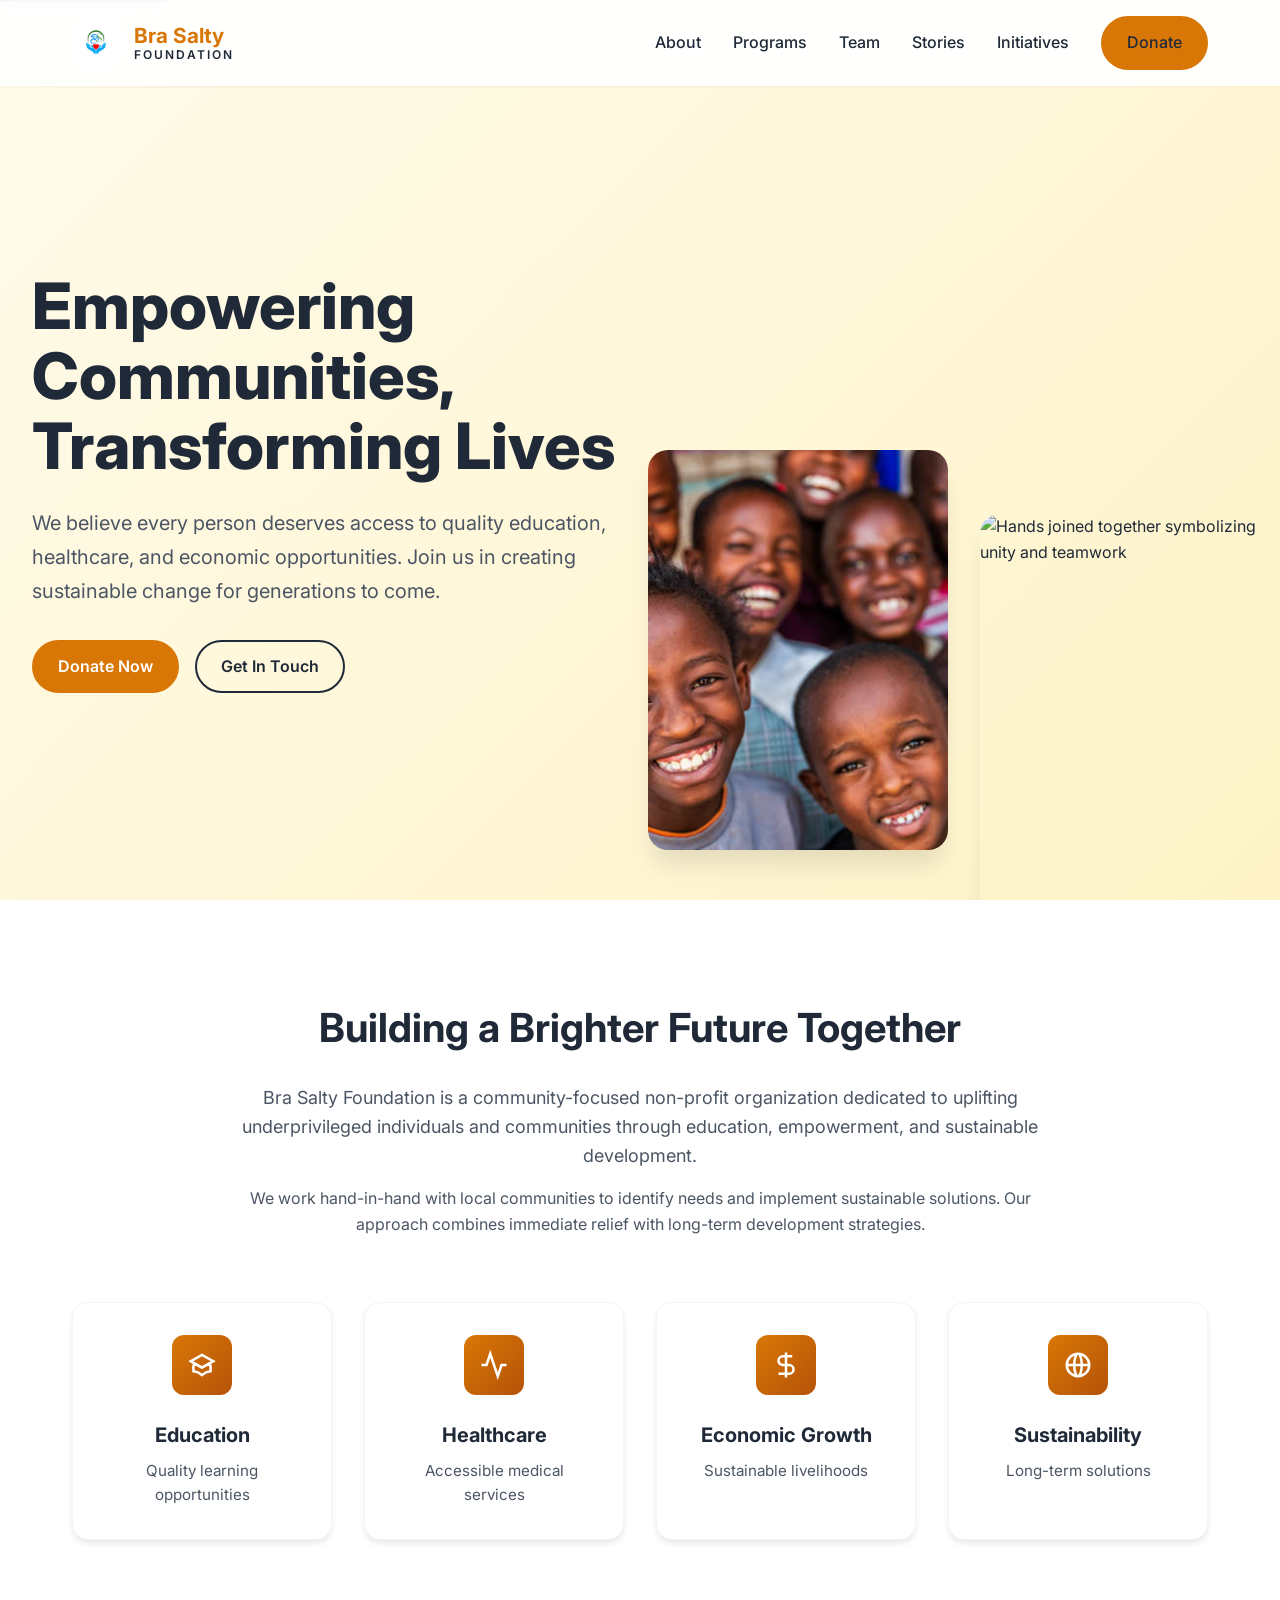
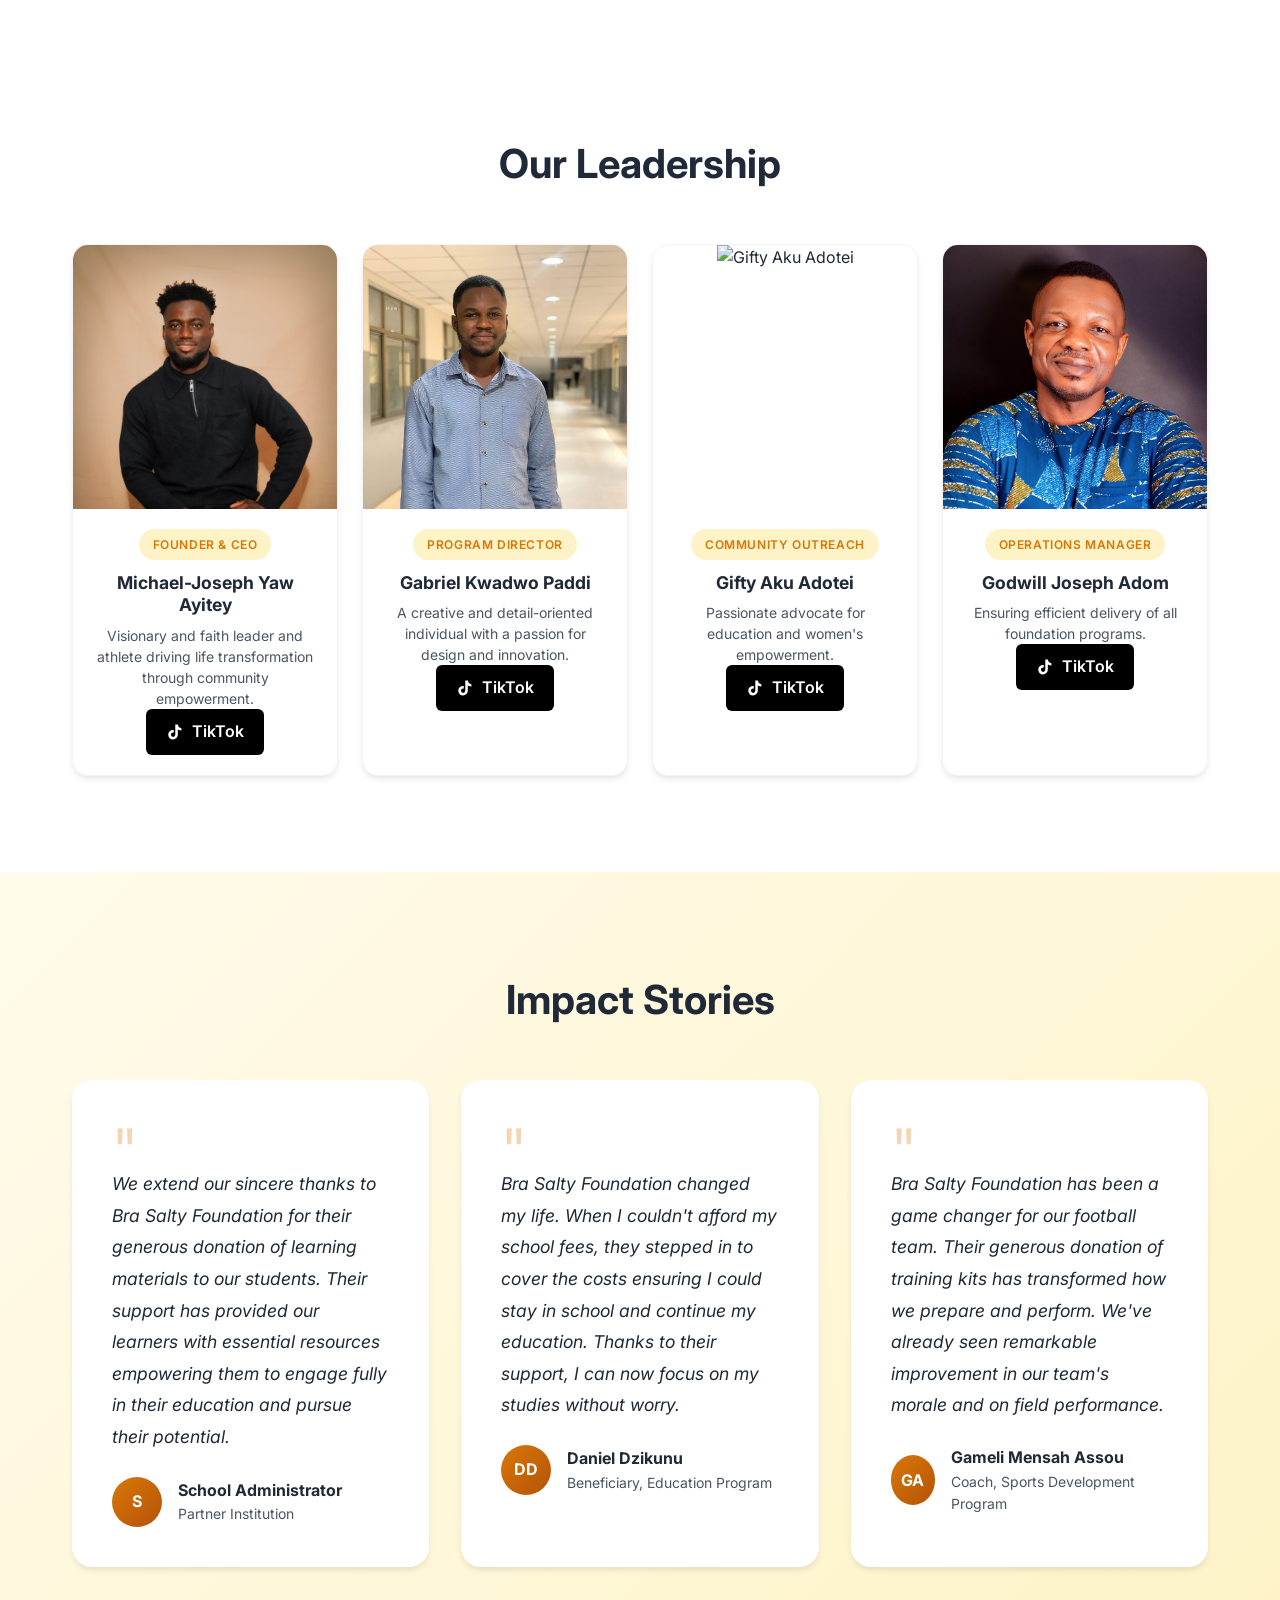
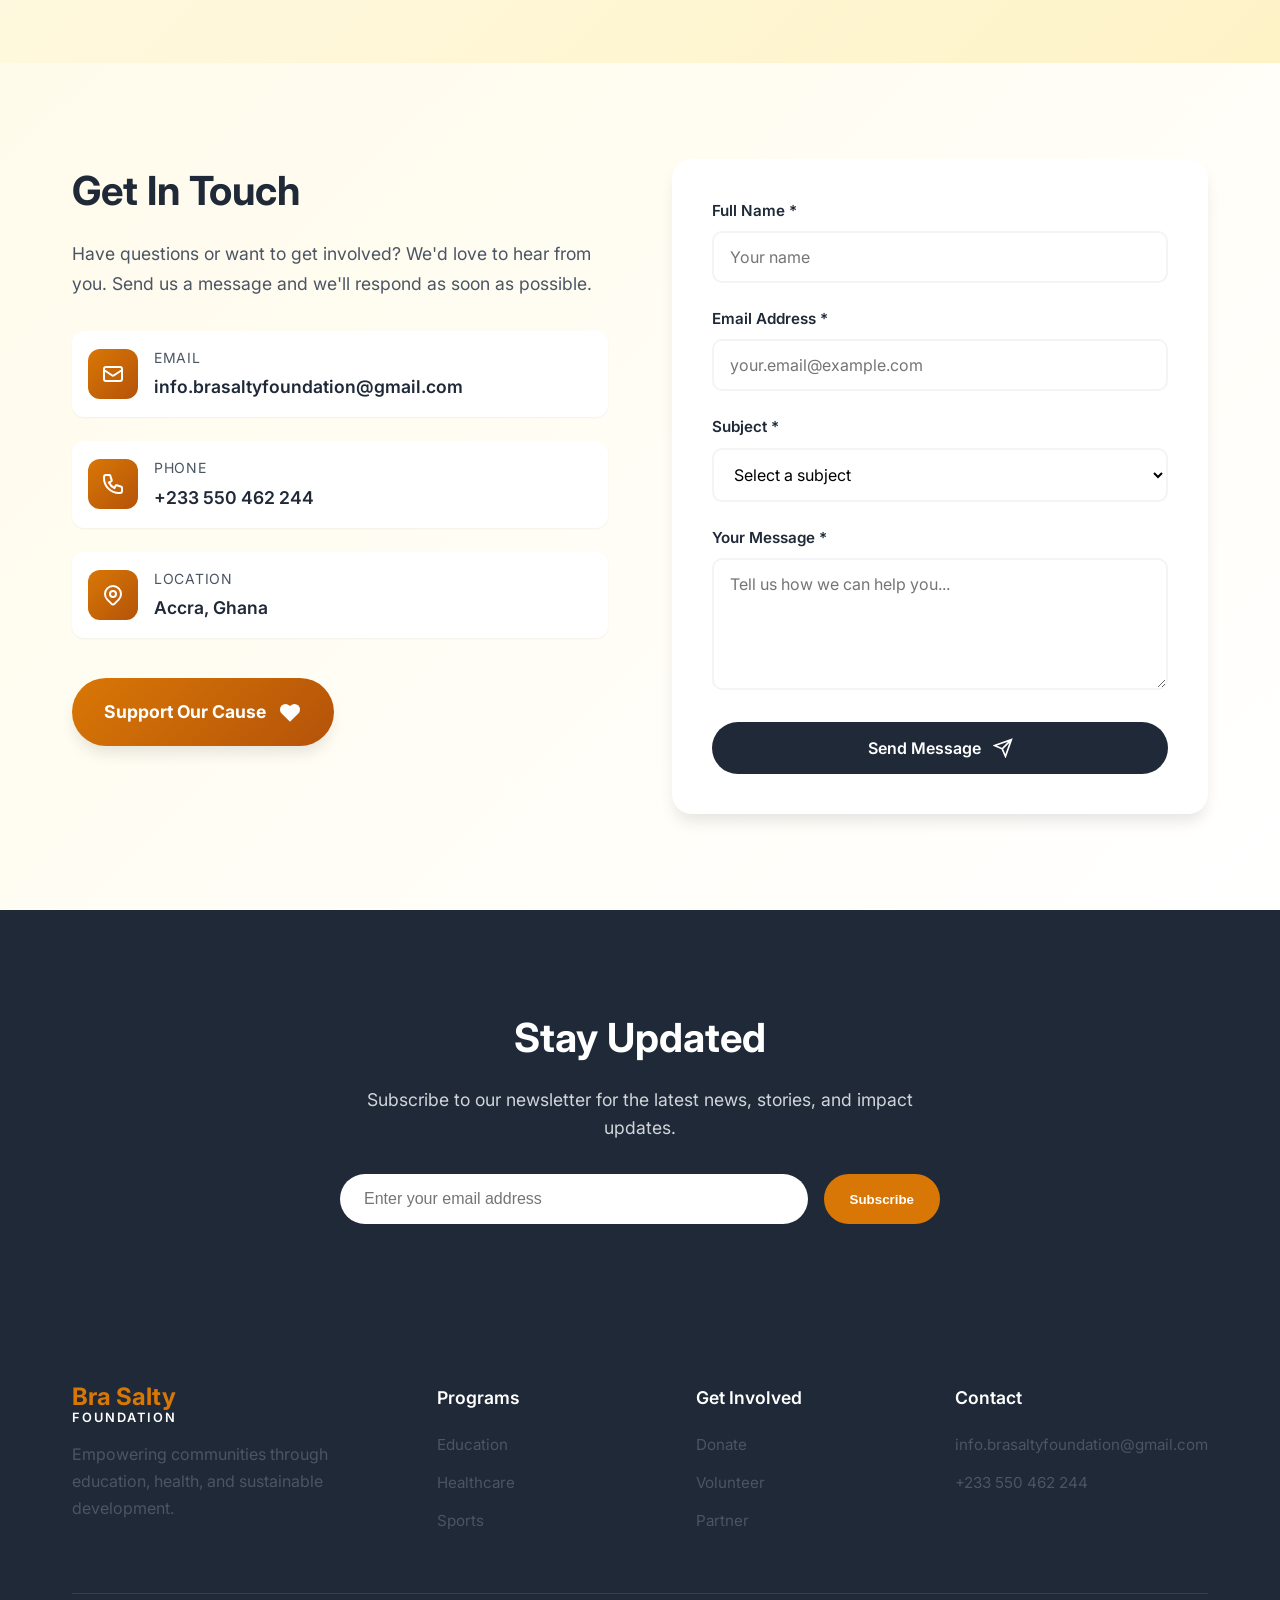
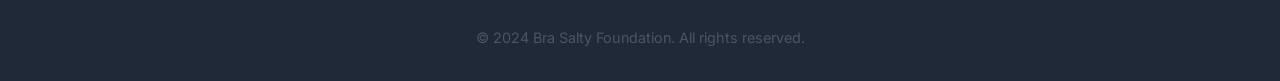
==== index.html @ 2ef0a685 "change update" ====
<!DOCTYPE html>
<html lang="en">
<head>
    <meta charset="UTF-8">
    <meta name="viewport" content="width=device-width, initial-scale=1.0">
    <meta name="description" content="Bra Salty Foundation is dedicated to transforming lives through community empowerment, education, leadership development, and outreach programs that inspire hope and positive change.">
     <title>Bra Salty Foundation | Empowering Communities</title>
    <link rel="stylesheet" href="style.css">
    <link href="https://fonts.googleapis.com/css2?family=Inter:wght@300;400;500;600;700&display=swap" rel="stylesheet">
</head>
<body>
    <a href="#main-content" class="skip-link">Skip to main content</a>
        <!-- Navigation -->
    <nav class="navbar" role="navigation">
        <div class="nav-container">
                  <a href="#" class="logo">
                <img src="images/logo 2.JPG" alt="Bra Salty Foundation Logo">
               <div class="logo-text">
    <span class="logo-main">Bra Salty</span>
    <span class="logo-sub">FOUNDATION</span>
             </div>
                </a>
            <ul class="nav-links">
                <li><a href="#about">About</a></li>
                <li><a href="#programs">Programs</a></li>
                <li><a href="#team">Team</a></li>
                <li><a href="#testimonials">Stories</a></li>
                <li><a href="initiatives.html">Initiatives</a></li>
                <li><a href="#contact" class="btn-primary">Donate</a></li>
            </ul>
            <div class="hamburger" aria-label="Open menu" aria-expanded="false">
                <span></span>
                <span></span>
                <span></span>
            </div>
        </div>
    </nav>
    <main id="main-content"></main>
    
     <!-- Hero Section -->
    <section class="hero">
        <div class="hero-content">
            <h1 class="animate-on-scroll">Empowering Communities,<br>Transforming Lives</h1>
            <p class="animate-on-scroll">We believe every person deserves access to quality education, healthcare, and economic opportunities. Join us in creating sustainable change for generations to come.</p>
            <div class="hero-buttons animate-on-scroll">
                <a href="https://gofund.me/693065c6f" target="_blank" rel="noopener noreferrer" class="btn-primary">Donate Now</a>
                <a href="#contact" class="btn-secondary">Get In Touch</a>
            </div>
        </div>
        <div class="hero-images">
            <div class="hero-image-left animate-on-scroll">
                <img src="images/background.jpeg" alt="Children smiling during a community outreach program">
            </div>
            <div class="hero-image-right animate-on-scroll">
                <img src="https://static.vecteezy.com/system/resources/thumbnails/040/751/463/small/ai-generated-a-pile-of-diverse-hands-on-top-of-each-other-symbolizing-unity-strength-and-the-beauty-of-diversity-generative-ai-photo.jpeg" alt="Hands joined together symbolizing unity and teamwork">
            </div>
        </div>
    </section>
    
     <!-- About Section -->
    <section id="about" class="about">
        <div class="container">
            <div class="about-header animate-on-scroll">
                <h2>Building a Brighter Future Together</h2>
                <p>Bra Salty Foundation is a community-focused non-profit organization dedicated to uplifting underprivileged individuals and communities through education, empowerment, and sustainable development.</p>
                <p class="about-subtext">We work hand-in-hand with local communities to identify needs and implement sustainable solutions. Our approach combines immediate relief with long-term development strategies.</p>
            </div>
            
            <div class="pillars-grid">
                <div class="pillar-card animate-on-scroll">
                    <div class="pillar-icon">
                        <svg viewBox="0 0 24 24" fill="none" stroke="currentColor" stroke-width="2">
                            <path d="M12 14l9-5-9-5-9 5 9 5z"/>
                            <path d="M12 14l6.16-3.422a12.083 12.083 0 01.665 6.479A11.952 11.952 0 0012 20.055a11.952 11.952 0 00-6.824-2.998 12.078 12.078 0 01.665-6.479L12 14z"/>
                        </svg>
                    </div>
                    <h3>Education</h3>
                    <p>Quality learning opportunities</p>
                </div>
                
                <div class="pillar-card animate-on-scroll">
                    <div class="pillar-icon">
                        <svg viewBox="0 0 24 24" fill="none" stroke="currentColor" stroke-width="2">
                            <path d="M22 12h-4l-3 9L9 3l-3 9H2"/>
                        </svg>
                    </div>
                    <h3>Healthcare</h3>
                    <p>Accessible medical services</p>
                </div>
                
                <div class="pillar-card animate-on-scroll">
                    <div class="pillar-icon">
                        <svg viewBox="0 0 24 24" fill="none" stroke="currentColor" stroke-width="2">
                            <path d="M12 2v20M17 5H9.5a3.5 3.5 0 000 7h5a3.5 3.5 0 010 7H6"/>
                        </svg>
                    </div>
                    <h3>Economic Growth</h3>
                    <p>Sustainable livelihoods</p>
                </div>
                
                <div class="pillar-card animate-on-scroll">
                    <div class="pillar-icon">
                        <svg viewBox="0 0 24 24" fill="none" stroke="currentColor" stroke-width="2">
                            <path d="M21 12a9 9 0 01-9 9m9-9a9 9 0 00-9-9m9 9H3m9 9a9 9 0 01-9-9m9 9c1.657 0 3-4.03 3-9s-1.343-9-3-9m0 18c-1.657 0-3-4.03-3-9s1.343-9 3-9m-9 9a9 9 0 019-9"/>
                        </svg>
                    </div>
                    <h3>Sustainability</h3>
                    <p>Long-term solutions</p>
                </div>
            </div>
        </div>
    </section>
     
    <!-- Team Section -->
<section id="team" class="team">
    <div class="container">
        <h2 class="section-title animate-on-scroll">Our Leadership</h2>
        
        <div class="team-grid">
            <div class="team-card animate-on-scroll">
                <div class="team-image">
                    <img src="images/CEO.JPG" alt="Michael-Joseph Yaw Ayitey">
                </div>
                <div class="team-info">
                    <span class="team-role">Founder & CEO</span>
                    <h3>Michael-Joseph Yaw Ayitey</h3>
                    <p>Visionary and faith leader and athlete driving life transformation through community empowerment.</p>

                    <a 
                      href="https://tiktok.com/@saltygh11" target="_blank" 
                      class="read-more-btn tiktok-btn"
                      aria-label="Follow Michael-Joseph Yaw Ayitey on TikTok">
                      <svg viewBox="0 0 24 24" fill="currentColor" aria-hidden="true">
                        <path d="M19.59 6.69a4.83 4.83 0 0 1-3.77-4.25V2h-3.45v13.67a2.89 2.89 0 0 1-2.88 2.83 2.89 2.89 0 0 1-2.88-2.89 2.89 2.89 0 0 1 2.88-2.89c.3 0 .58.05.85.13V9.4a6.37 6.37 0 0 0-.85-.06A6.36 6.36 0 0 0 3 15.71 6.36 6.36 0 0 0 9.38 22a6.36 6.36 0 0 0 6.37-6.29l.02-7.12a8.16 8.16 0 0 0 4.78 1.54V7.15a4.79 4.79 0 0 1-1-.46z"/>
                      </svg>
                      <span class="btn-text">TikTok</span>
                    </a>
                </div>
            </div>

            <div class="team-card animate-on-scroll">
                <div class="team-image">
                    <img src="images/gabriel.jpeg" alt="Gabriel Kwadwo Paddi">
                </div>
                <div class="team-info">
                    <span class="team-role">Program Director</span>
                    <h3>Gabriel Kwadwo Paddi</h3>
                    <p>A creative and detail-oriented individual with a passion for design and innovation.</p>

                    <a 
                      href="https://tiktok.com/@einsmedia008" target="_blank" 
                      class="read-more-btn tiktok-btn"
                      aria-label="Follow Gabriel Kwadwo Paddi on TikTok">
                      <svg viewBox="0 0 24 24" fill="currentColor" aria-hidden="true">
                        <path d="M19.59 6.69a4.83 4.83 0 0 1-3.77-4.25V2h-3.45v13.67a2.89 2.89 0 0 1-2.88 2.83 2.89 2.89 0 0 1-2.88-2.89 2.89 2.89 0 0 1 2.88-2.89c.3 0 .58.05.85.13V9.4a6.37 6.37 0 0 0-.85-.06A6.36 6.36 0 0 0 3 15.71 6.36 6.36 0 0 0 9.38 22a6.36 6.36 0 0 0 6.37-6.29l.02-7.12a8.16 8.16 0 0 0 4.78 1.54V7.15a4.79 4.79 0 0 1-1-.46z"/>
                      </svg>
                      <span class="btn-text">TikTok</span>
                    </a>
                </div>
            </div>

            <div class="team-card animate-on-scroll">
                <div class="team-image">
                    <img src="https://images.unsplash.com/photo-1573496359142-b8d87734a5a2?w=400&h=400&fit=crop&crop=face" alt="Gifty Aku Adotei">
                </div>
                <div class="team-info">
                    <span class="team-role">Community Outreach</span>
                    <h3>Gifty Aku Adotei</h3>
                    <p>Passionate advocate for education and women's empowerment.</p>

                    <a 
                      href="https://tiktok.com/@richlove7924" target="_blank" 
                      class="read-more-btn tiktok-btn"
                      aria-label="Follow Gifty Aku Adotei on TikTok">
                      <svg viewBox="0 0 24 24" fill="currentColor" aria-hidden="true">
                        <path d="M19.59 6.69a4.83 4.83 0 0 1-3.77-4.25V2h-3.45v13.67a2.89 2.89 0 0 1-2.88 2.83 2.89 2.89 0 0 1-2.88-2.89 2.89 2.89 0 0 1 2.88-2.89c.3 0 .58.05.85.13V9.4a6.37 6.37 0 0 0-.85-.06A6.36 6.36 0 0 0 3 15.71 6.36 6.36 0 0 0 9.38 22a6.36 6.36 0 0 0 6.37-6.29l.02-7.12a8.16 8.16 0 0 0 4.78 1.54V7.15a4.79 4.79 0 0 1-1-.46z"/>
                      </svg>
                      <span class="btn-text">TikTok</span>
                    </a>
                </div>
            </div>

            <div class="team-card animate-on-scroll">
                <div class="team-image">
                    <img src="images/Godwill.jpeg" alt="Godwill Joseph Adom">
                </div>
                <div class="team-info">
                    <span class="team-role">Operations Manager</span>
                    <h3>Godwill Joseph Adom</h3>
                    <p>Ensuring efficient delivery of all foundation programs.</p>

                    <a 
                      href="https://tiktok.com/@richlove7924" target="_blank" 
                      class="read-more-btn tiktok-btn"
                      aria-label="Follow Godwill Joseph Adom on TikTok">
                      <svg viewBox="0 0 24 24" fill="currentColor" aria-hidden="true">
                        <path d="M19.59 6.69a4.83 4.83 0 0 1-3.77-4.25V2h-3.45v13.67a2.89 2.89 0 0 1-2.88 2.83 2.89 2.89 0 0 1-2.88-2.89 2.89 2.89 0 0 1 2.88-2.89c.3 0 .58.05.85.13V9.4a6.37 6.37 0 0 0-.85-.06A6.36 6.36 0 0 0 3 15.71 6.36 6.36 0 0 0 9.38 22a6.36 6.36 0 0 0 6.37-6.29l.02-7.12a8.16 8.16 0 0 0 4.78 1.54V7.15a4.79 4.79 0 0 1-1-.46z"/>
                      </svg>
                      <span class="btn-text">TikTok</span>
                    </a>
                </div>
            </div>
        </div>
    </div>
</section>
   <!-- Testimonials Section -->
    <section id="testimonials" class="testimonials">
        <div class="container">
            <h2 class="section-title animate-on-scroll">Impact Stories</h2>
            
            <div class="testimonials-grid">
                <div class="testimonial-card animate-on-scroll">
                    <div class="quote-icon">"</div>
                    <p class="testimonial-text">We extend our sincere thanks to Bra Salty Foundation for their generous donation of learning materials to our students. Their support has provided our learners with essential resources empowering them to engage fully in their education and pursue their potential.</p>
                    <div class="testimonial-author">
                        <div class="author-avatar">S</div>
                        <div class="author-info">
                            <span class="author-name">School Administrator</span>
                            <span class="author-role">Partner Institution</span>
                        </div>
                    </div>
                </div>

                <div class="testimonial-card animate-on-scroll">
                    <div class="quote-icon">"</div>
                    <p class="testimonial-text">Bra Salty Foundation changed my life. When I couldn't afford my school fees, they stepped in to cover the costs ensuring I could stay in school and continue my education. Thanks to their support, I can now focus on my studies without worry.</p>
                    <div class="testimonial-author">
                        <div class="author-avatar">DD</div>
                        <div class="author-info">
                            <span class="author-name">Daniel Dzikunu</span>
                            <span class="author-role">Beneficiary, Education Program</span>
                        </div>
                    </div>
                </div>

                <div class="testimonial-card animate-on-scroll">
                    <div class="quote-icon">"</div>
                    <p class="testimonial-text">Bra Salty Foundation has been a game changer for our football team. Their generous donation of training kits has transformed how we prepare and perform. We've already seen remarkable improvement in our team's morale and on field performance.</p>
                    <div class="testimonial-author">
                        <div class="author-avatar">GA</div>
                        <div class="author-info">
                            <span class="author-name">Gameli Mensah Assou</span>
                            <span class="author-role">Coach, Sports Development Program</span>
                        </div>
                    </div>
                </div>
            </div>
        </div>
    </section>

     <!-- Contact Section -->
    <section id="contact" class="contact">
        <div class="container">
            <div class="contact-wrapper">
                <div class="contact-info animate-on-scroll">
                    <h2>Get In Touch</h2>
                    <p>Have questions or want to get involved? We'd love to hear from you. Send us a message and we'll respond as soon as possible.</p>
                    
                    <div class="contact-details">
                        <div class="contact-item">
                            <div class="contact-icon">
                                <svg viewBox="0 0 24 24" fill="none" stroke="currentColor" stroke-width="2">
                                    <path d="M3 8l7.89 5.26a2 2 0 002.22 0L21 8M5 19h14a2 2 0 002-2V7a2 2 0 00-2-2H5a2 2 0 00-2 2v10a2 2 0 002 2z"/>
                                </svg>
                            </div>
                            <div class="contact-text">
                                <span>Email</span>
                                <a href="mailto:info.brasaltyfoundation@gmail.com">info.brasaltyfoundation@gmail.com</a>
                            </div>
                        </div>
                        
                        <div class="contact-item">
                            <div class="contact-icon">
                                <svg viewBox="0 0 24 24" fill="none" stroke="currentColor" stroke-width="2">
                                    <path d="M3 5a2 2 0 012-2h3.28a1 1 0 01.948.684l1.498 4.493a1 1 0 01-.502 1.21l-2.257 1.13a11.042 11.042 0 005.516 5.516l1.13-2.257a1 1 0 011.21-.502l4.493 1.498a1 1 0 01.684.949V19a2 2 0 01-2 2h-1C9.716 21 3 14.284 3 6V5z"/>
                                </svg>
                            </div>
                            <div class="contact-text">
                                <span>Phone</span>
                                <a href="tel:+233550462244">+233 550 462 244</a>
                            </div>
                        </div>
                        
                        <div class="contact-item">
                            <div class="contact-icon">
                                <svg viewBox="0 0 24 24" fill="none" stroke="currentColor" stroke-width="2">
                                    <path d="M17.657 16.657L13.414 20.9a1.998 1.998 0 01-2.827 0l-4.244-4.243a8 8 0 1111.314 0z"/>
                                    <path d="M15 11a3 3 0 11-6 0 3 3 0 016 0z"/>
                                </svg>
                            </div>
                            <div class="contact-text">
                                <span>Location</span>
                                <p>Accra, Ghana</p>
                            </div>
                        </div>
                    </div>
                    
                    <a href="https://gofund.me/693065c6f" target="_blank" rel="noopener noreferrer" class="btn-donate-large">
                        <span>Support Our Cause</span>
                        <svg viewBox="0 0 24 24" fill="none" stroke="currentColor" stroke-width="2">
                            <path d="M4.318 6.318a4.5 4.5 0 000 6.364L12 20.364l7.682-7.682a4.5 4.5 0 00-6.364-6.364L12 7.636l-1.318-1.318a4.5 4.5 0 00-6.364 0z"/>
                        </svg>
                    </a>
                </div>

                <div class="contact-form-container animate-on-scroll">
                    <form id="contactForm" class="contact-form">
                        <div class="form-group">
                            <label for="name">Full Name *</label>
                            <input type="text" id="name" name="name" required placeholder="Your name">
                        </div>
                        
                        <div class="form-group">
                            <label for="email">Email Address *</label>
                            <input type="email" id="email" name="email" required placeholder="your.email@example.com">
                        </div>
                        
                        <div class="form-group">
                            <label for="subject">Subject *</label>
                            <select id="subject" name="subject" required>
                                <option value="">Select a subject</option>
                                <option value="donation">Donation Inquiry</option>
                                <option value="volunteer">Volunteering</option>
                                <option value="partnership">Partnership</option>
                                <option value="beneficiary">Beneficiary Support</option>
                                <option value="general">General Inquiry</option>
                            </select>
                        </div>
                        
                        <div class="form-group">
                            <label for="message">Your Message *</label>
                            <textarea id="message" name="message" rows="5" required placeholder="Tell us how we can help you..."></textarea>
                        </div>
                        
                        <button type="submit" class="btn-submit">
                            <span>Send Message</span>
                            <svg viewBox="0 0 24 24" fill="none" stroke="currentColor" stroke-width="2">
                                <path d="M22 2L11 13M22 2l-7 20-4-9-9-4 20-7z"/>
                            </svg>
                        </button>
                    </form>
                    
                    <div id="formSuccess" class="form-success">
                        <div class="success-icon">✓</div>
                        <h3>Message Sent!</h3>
                        <p>Thank you for reaching out. We'll get back to you within 24-48 hours.</p>
                        <button onclick="resetForm()" class="btn-secondary">Send Another Message</button>
                    </div>
                </div>
            </div>
        </div>
    </section>

     <!-- Newsletter Section -->
    <section class="newsletter">
        <div class="container">
            <div class="newsletter-content animate-on-scroll">
                <h2>Stay Updated</h2>
                <p>Subscribe to our newsletter for the latest news, stories, and impact updates.</p>
                <form class="newsletter-form">
                    <label for="newsletter-email" class="sr-only">Email address</label>
                    <input type="email" placeholder="Enter your email address" required>

                    <button type="submit" class="btn-primary">Subscribe</button>
                </form>
            </div>
        </div>
    </section>

     <!-- Footer -->
    <footer class="footer">
        <div class="container">
            <div class="footer-content">
                <div class="footer-brand">
                    <h3>
                       <span class="brand-main">Bra Salty</span>
                        <span class="brand-sub">Foundation</span>
                      </h3>
                    <p>Empowering communities through education, health, and sustainable development.</p>
                </div>
                <div class="footer-links">
                    <div class="footer-column">
                        <h4>Programs</h4>
                        <ul>
                            <li><a href="#programs">Education</a></li>
                            <li><a href="#programs">Healthcare</a></li>
                            <li><a href="#programs">Sports</a></li>
                        </ul>
                    </div>
                    <div class="footer-column">
                        <h4>Get Involved</h4>
                        <ul>
                            <li><a href="https://gofund.me/693065c6f" target="_blank" rel="noopener noreferrer">Donate</a></li>
                            <li><a href="#contact">Volunteer</a></li>
                            <li><a href="#contact">Partner</a></li>
                        </ul>
                    </div>
                    <div class="footer-column">
                        <h4>Contact</h4>
                        <ul>
                            <li><a href="mailto:info.brasaltyfoundation@gmail.com">info.brasaltyfoundation@gmail.com</a></li>
                            <li><a href="tel:+233550462244">+233 550 462 244</a></li>
                        </ul>
                    </div>
                </div>
            </div>
            <div class="footer-bottom">
                <p>&copy; 2024 Bra Salty Foundation. All rights reserved.</p>
            </div>
        </div>
    </footer>
    
     <script src="app.js"></script>
     
</body>
</html>
---- style.css ----
/* CSS Variables */
:root {
    --primary: #D97706;
    --primary-dark: #B45309;
    --secondary: #059669;
    --accent: #7C3AED;
    --dark: #1F2937;
    --light: #FEF3C7;
    --cream: #FFFBEB;
    --white: #FFFFFF;
    --gray: #4B5563;
    --light-gray: #F3F4F6;
    
    --font-main: 'Inter', -apple-system, BlinkMacSystemFont, sans-serif;
    
    --shadow-sm: 0 1px 2px 0 rgba(0, 0, 0, 0.05);
    --shadow-md: 0 4px 6px -1px rgba(0, 0, 0, 0.1);
    --shadow-lg: 0 10px 15px -3px rgba(0, 0, 0, 0.1);
    --shadow-xl: 0 20px 25px -5px rgba(0, 0, 0, 0.1);
    
    --transition: all 0.3s ease;
}

focus-visible {
    outline: 3px solid #D97706;
    outline-offset: 2px;
}

.skip-link {
    position: absolute;
    top: -40px;
    left: 0;
    background: #000;
    color: #fff;
    padding: 8px;
    z-index: 1000;
}

.skip-link:focus {
    top: 0;
}

.sr-only {
    position: absolute;
    width: 1px;
    height: 1px;
    overflow: hidden;
}

/* Reset & Base */
* {
    margin: 0;
    padding: 0;
    box-sizing: border-box;
}

html {
    scroll-behavior: smooth;
}

body {
    font-family: var(--font-main);
    line-height: 1.6;
    color: var(--dark);
    background-color: var(--white);
    overflow-x: hidden;
}

.container {
    max-width: 1200px;
    margin: 0 auto;
    padding: 0 2rem;
}

/* Navigation */
.navbar {
    position: fixed;
    top: 0;
    left: 0;
    right: 0;
    background: rgba(255, 255, 255, 0.95);
    backdrop-filter: blur(10px);
    z-index: 1000;
    padding: 1rem 0;
    box-shadow: var(--shadow-sm);
    transition: var(--transition);
}

.nav-container {
    max-width: 1200px;
    margin: 0 auto;
    padding: 0 2rem;
    display: flex;
    justify-content: space-between;
    align-items: center;
}

.logo {
    display: flex;
    align-items: center;
    gap: 12px;
    text-decoration: none;
    transition: var(--transition);
}

.logo img {
    width: 50px;
    height: 50px;
    border-radius: 50%;
    object-fit: cover;
}

.logo-text {
    display: flex;
    flex-direction: column;
    line-height: 1.1;
}

.logo-main {
    font-size: 1.3rem;
    font-weight: 700;
    color: var(--primary);
}

.logo-sub {
    font-size: 0.75rem;
    font-weight: 600;
    letter-spacing: 2px;
    color: var(--dark);
}

.logo:hover .logo-main {
    color: var(--primary-dark);
}

.nav-links {
    display: flex;
    list-style: none;
    gap: 2rem;
    align-items: center;
}

.nav-links a {
    text-decoration: none;
    color: var(--dark);
    font-weight: 500;
    transition: var(--transition);
    position: relative;
}

.nav-links a:not(.btn-primary)::after {
    content: '';
    position: absolute;
    bottom: -4px;
    left: 0;
    width: 0;
    height: 2px;
    background: var(--primary);
    transition: var(--transition);
}

.nav-links a:not(.btn-primary):hover::after {
    width: 100%;
}

.nav-links a:not(.btn-primary):hover {
    color: var(--primary);
}

.hamburger {
    display: none;
    flex-direction: column;
    cursor: pointer;
    gap: 5px;
}

.hamburger span {
    width: 25px;
    height: 3px;
    background: var(--dark);
    border-radius: 3px;
    transition: var(--transition);
}

/* Buttons */
.btn-primary {
    display: inline-block;
    padding: 0.75rem 1.5rem;
    background: var(--primary);
    color: var(--white);
    text-decoration: none;
    border-radius: 50px;
    font-weight: 600;
    transition: var(--transition);
    border: 2px solid var(--primary);
    cursor: pointer;
}

.btn-primary:hover {
    background: var(--primary-dark);
    border-color: var(--primary-dark);
    transform: translateY(-2px);
    box-shadow: var(--shadow-md);
}

.btn-secondary {
    display: inline-block;
    padding: 0.75rem 1.5rem;
    background: transparent;
    color: var(--dark);
    text-decoration: none;
    border-radius: 50px;
    font-weight: 600;
    transition: var(--transition);
    border: 2px solid var(--dark);
}

.btn-secondary:hover {
    background: var(--dark);
    color: var(--white);
    transform: translateY(-2px);
}

button:focus-visible,
a:focus-visible {
    outline: 3px solid #D97706;
}

/* Hero Section */
.hero {
    min-height: 100vh;
    display: flex;
    align-items: center;
    padding: 8rem 2rem 4rem;
    background: linear-gradient(135deg, var(--cream) 0%, var(--light) 100%);
    position: relative;
    overflow: hidden;
}

.hero-content {
    max-width: 600px;
    z-index: 2;
}

.hero h1 {
    font-size: clamp(2.5rem, 5vw, 4rem);
    line-height: 1.1;
    margin-bottom: 1.5rem;
    color: var(--dark);
    font-weight: 800;
}

.hero p {
    font-size: 1.25rem;
    color: var(--gray);
    margin-bottom: 2rem;
    line-height: 1.7;
}

.hero-buttons {
    display: flex;
    gap: 1rem;
    flex-wrap: wrap;
}

.hero-images {
    position: absolute;
    right: 0;
    top: 50%;
    transform: translateY(-50%);
    display: flex;
    gap: 2rem;
    z-index: 1;
}

.hero-image-left,
.hero-image-right {
    width: 300px;
    height: 400px;
    border-radius: 20px;
    overflow: hidden;
    box-shadow: var(--shadow-xl);
    transition: var(--transition);
}

.hero-image-left:hover,
.hero-image-right:hover {
    transform: translateY(-10px);
}

.hero-image-left img,
.hero-image-right img {
    width: 100%;
    height: 100%;
    object-fit: cover;
}

.hero-image-right {
    margin-top: 4rem;
}

/* About Section */
.about {
    padding: 6rem 0;
    background: var(--white);
}

.about-header {
    text-align: center;
    max-width: 800px;
    margin: 0 auto 4rem;
}

.about-header h2 {
    font-size: 2.5rem;
    margin-bottom: 1.5rem;
    color: var(--dark);
}

.about-header p {
    font-size: 1.125rem;
    color: var(--gray);
    margin-bottom: 1rem;
}

.about-subtext {
    font-size: 1rem !important;
    color: var(--gray) !important;
}

.pillars-grid {
    display: grid;
    grid-template-columns: repeat(auto-fit, minmax(250px, 1fr));
    gap: 2rem;
    margin-top: 3rem;
}

.pillar-card {
    background: var(--white);
    padding: 2rem;
    border-radius: 16px;
    text-align: center;
    box-shadow: var(--shadow-md);
    transition: var(--transition);
    border: 1px solid var(--light-gray);
}

/*.pillar-card:hover {
    transform: translateY(-8px);
    box-shadow: var(--shadow-xl);
    border-color: var(--primary);
} */

.pillar-icon {
    width: 60px;
    height: 60px;
    background: linear-gradient(135deg, var(--primary) 0%, var(--primary-dark) 100%);
    border-radius: 12px;
    display: flex;
    align-items: center;
    justify-content: center;
    margin: 0 auto 1.5rem;
    color: var(--white);
}

.pillar-icon svg {
    width: 30px;
    height: 30px;
}

.pillar-card h3 {
    font-size: 1.25rem;
    margin-bottom: 0.5rem;
    color: var(--dark);
}

.pillar-card p {
    color: var(--gray);
    font-size: 0.95rem;
}

/* Programs Section */
.programs {
    padding: 6rem 0;
    background: var(--light-gray);
}

.program-card {
    background: var(--white);
    border-radius: 20px;
    padding: 3rem;
    margin-bottom: 2rem;
    box-shadow: var(--shadow-md);
    transition: var(--transition);
    border-left: 4px solid var(--primary);
}

.program-card:hover {
    transform: translateX(10px);
    box-shadow: var(--shadow-lg);
}

.program-card:nth-child(2) {
    border-left-color: var(--secondary);
}

.program-card:nth-child(3) {
    border-left-color: var(--accent);
}

.program-content h3 {
    font-size: 1.75rem;
    margin-bottom: 1rem;
    color: var(--dark);
}

.program-content p {
    color: var(--gray);
    margin-bottom: 1.5rem;
    font-size: 1.1rem;
}

.program-tags {
    display: flex;
    gap: 0.75rem;
    flex-wrap: wrap;
}

.tag {
    background: var(--light);
    color: var(--primary-dark);
    padding: 0.5rem 1rem;
    border-radius: 50px;
    font-size: 0.875rem;
    font-weight: 600;
    transition: var(--transition);
}

.tag:hover {
    background: var(--primary);
    color: var(--white);
}

/* Team Section */
.team {
    padding: 6rem 0;
    background: var(--white);
}

.section-title {
    text-align: center;
    font-size: 2.5rem;
    margin-bottom: 3rem;
    color: var(--dark);
}

.team-grid {
    display: grid;
    grid-template-columns: repeat(4, 1fr);
    gap: 1.5rem;
    max-width: 1200px;
    margin: 0 auto;
}

.team-card {
    background: var(--white);
    border-radius: 16px;
    overflow: hidden;
    box-shadow: var(--shadow-md);
    transition: var(--transition);
    text-align: center;
    border: 1px solid var(--light-gray);
}

.team-card:hover {
    transform: translateY(-8px);
    box-shadow: var(--shadow-xl);
    border-color: var(--primary);
}

.team-image {
    width: 100%;
    aspect-ratio: 1;
    overflow: hidden;
    position: relative;
}

.team-image img {
    width: 100%;
    height: 100%;
    object-fit: cover;
    object-position: center top;
    transition: var(--transition);
}

.team-card:hover .team-image img {
    transform: scale(1.05);
}

.team-info {
    padding: 1.25rem;
}

.team-role {
    display: inline-block;
    background: var(--light);
    color: var(--primary);
    padding: 0.35rem 0.875rem;
    border-radius: 50px;
    font-size: 0.75rem;
    font-weight: 600;
    text-transform: uppercase;
    letter-spacing: 0.05em;
    margin-bottom: 0.75rem;
}

.team-card h3 {
    font-size: 1.1rem;
    margin-bottom: 0.5rem;
    color: var(--dark);
    line-height: 1.3;
}

.team-card p {
    color: var(--gray);
    font-size: 0.875rem;
    line-height: 1.5;
    margin: 0;
}

/* Responsive Team Grid */
@media (max-width: 1024px) {
    .team-grid {
        grid-template-columns: repeat(2, 1fr);
        gap: 1.5rem;
        padding: 0 1rem;
    }
}

@media (max-width: 640px) {
    .team-grid {
        grid-template-columns: repeat(2, 1fr);
        gap: 1rem;
    }
    
    .team-info {
        padding: 1rem;
    }
    
    .team-card h3 {
        font-size: 0.95rem;
    }
    
    .team-card p {
        font-size: 0.8rem;
    }
    
    .team-role {
        font-size: 0.7rem;
        padding: 0.25rem 0.625rem;
    }
}

@media (max-width: 480px) {
    .team-grid {
        grid-template-columns: 1fr;
        max-width: 300px;
        margin: 0 auto;
    }
}

/* Testimonials Section */
.testimonials {
    padding: 6rem 0;
    background: linear-gradient(135deg, var(--cream) 0%, var(--light) 100%);
}

.testimonials-grid {
    display: grid;
    grid-template-columns: repeat(auto-fit, minmax(350px, 1fr));
    gap: 2rem;
}

.testimonial-card {
    background: var(--white);
    padding: 2.5rem;
    border-radius: 20px;
    box-shadow: var(--shadow-md);
    transition: var(--transition);
    position: relative;
}

.testimonial-card:hover {
    transform: translateY(-5px);
    box-shadow: var(--shadow-lg);
}

.quote-icon {
    font-size: 4rem;
    color: var(--primary);
    opacity: 0.3;
    line-height: 1;
    margin-bottom: -1rem;
}

.testimonial-text {
    font-size: 1.1rem;
    color: var(--dark);
    line-height: 1.8;
    margin-bottom: 1.5rem;
    font-style: italic;
}

.testimonial-author {
    display: flex;
    align-items: center;
    gap: 1rem;
}

.author-avatar {
    width: 50px;
    height: 50px;
    background: linear-gradient(135deg, var(--primary) 0%, var(--primary-dark) 100%);
    color: var(--white);
    border-radius: 50%;
    display: flex;
    align-items: center;
    justify-content: center;
    font-weight: 700;
    font-size: 1rem;
}

.author-info {
    display: flex;
    flex-direction: column;
}

.author-name {
    font-weight: 700;
    color: var(--dark);
}

.author-role {
    font-size: 0.875rem;
    color: var(--gray);
}

/* Newsletter Section */
.newsletter {
    padding: 6rem 0;
    background: var(--dark);
    color: var(--white);
}

.newsletter-content {
    text-align: center;
    max-width: 600px;
    margin: 0 auto;
}

.newsletter h2 {
    font-size: 2.5rem;
    margin-bottom: 1rem;
}

.newsletter p {
    color: #D1D5DB;
    margin-bottom: 2rem;
    font-size: 1.1rem;
}

.newsletter-form {
    display: flex;
    gap: 1rem;
    justify-content: center;
    flex-wrap: wrap;
}

.newsletter-form input {
    flex: 1;
    min-width: 250px;
    padding: 1rem 1.5rem;
    border: none;
    border-radius: 50px;
    font-size: 1rem;
    outline: none;
    transition: var(--transition);
}

.newsletter-form input:focus {
    box-shadow: 0 0 0 3px rgba(217, 119, 6, 0.3);
}

/* Footer */
.footer {
    background: var(--dark);
    color: var(--white);
    padding: 4rem 0 2rem;
}

.footer-content {
    display: grid;
    grid-template-columns: 1.5fr 1fr 1fr 1fr;
    gap: 3rem;
    margin-bottom: 3rem;
    align-items: start;
}

.footer-brand h3 {
    display: flex;
    flex-direction: column;
    line-height: 1.1;
    margin-bottom: 1rem;
}

.footer-brand .brand-main {
    font-size: 1.5rem;
    font-weight: 700;
    color: var(--primary);
}

.footer-brand .brand-sub {
    font-size: 0.8rem;
    font-weight: 600;
    letter-spacing: 2px;
    color: var(--white);
    text-transform: uppercase;
}

.footer-brand p {
    color: var(--gray);
    line-height: 1.7;
    max-width: 300px;
}

.footer-links {
    display: contents; /* Allows grid to control children directly */
}

.footer-column h4 {
    font-size: 1.1rem;
    margin-bottom: 1.25rem;
    color: var(--white);
    font-weight: 600;
}

.footer-column ul {
    list-style: none;
}

.footer-column li {
    margin-bottom: 0.75rem;
}

.footer-column a {
    color: var(--gray);
    text-decoration: none;
    transition: var(--transition);
    font-size: 0.95rem;
}

.footer-column a:hover {
    color: var(--primary);
}

.footer-bottom {
    text-align: center;
    padding-top: 2rem;
    border-top: 1px solid rgba(255, 255, 255, 0.1);
    color: var(--gray);
    font-size: 0.9rem;
}

/* Responsive Footer */
@media (max-width: 968px) {
    .footer-content {
        grid-template-columns: 1fr 1fr;
        gap: 2.5rem;
    }
    
    .footer-brand {
        grid-column: 1 / -1;
        text-align: center;
    }
    
    .footer-brand p {
        max-width: 100%;
    }
}

@media (max-width: 640px) {
    .footer-content {
        grid-template-columns: repeat(3, 1fr);
        gap: 1.5rem;
    }
    
    .footer-brand {
        grid-column: 1 / -1;
        margin-bottom: 1rem;
    }
    
    .footer-column h4 {
        font-size: 1rem;
        margin-bottom: 1rem;
    }
    
    .footer-column li {
        margin-bottom: 0.5rem;
    }
    
    .footer-column a {
        font-size: 0.875rem;
    }
}

@media (max-width: 480px) {
    .footer-content {
        grid-template-columns: 1fr;
        text-align: center;
        gap: 2rem;
    }
    
    .footer-column {
        padding: 0;
    }
}

/* Scroll Animations */
.animate-on-scroll {
    opacity: 0;
    transform: translateY(30px);
    transition: opacity 0.8s ease, transform 0.8s ease;
}

.animate-on-scroll.animated {
    opacity: 1;
    transform: translateY(0);
}

/* Responsive Design */
@media (max-width: 1024px) {
    .hero-images {
        display: none;
    }
    
    .hero-content {
        max-width: 100%;
        text-align: center;
    }
    
    .hero-buttons {
        justify-content: center;
    }
    
    .footer-content {
        grid-template-columns: 1fr 1fr;
    }
}

@media (max-width: 768px) {
    .nav-links {
        position: fixed;
        top: 70px;
        left: 0;
        right: 0;
        background: var(--white);
        flex-direction: column;
        padding: 2rem;
        gap: 1.5rem;
        box-shadow: var(--shadow-lg);
        transform: translateY(-150%);
        transition: var(--transition);
    }
    
    .nav-links.active {
        transform: translateY(0);
    }
    
  .hamburger {
    background: none;
    border: none;
}
    
    .hamburger.active span:nth-child(1) {
        transform: rotate(45deg) translate(5px, 5px);
    }
    
    .hamburger.active span:nth-child(2) {
        opacity: 0;
    }
    
    .hamburger.active span:nth-child(3) {
        transform: rotate(-45deg) translate(7px, -6px);
    }
    
    .hero {
        padding: 7rem 1.5rem 4rem;
    }
    
    .pillars-grid {
        grid-template-columns: 1fr;
    }
    
    .testimonials-grid {
        grid-template-columns: 1fr;
    }
    
    .footer-content {
        grid-template-columns: 1fr;
        text-align: center;
    }
    
    .newsletter-form {
        flex-direction: column;
    }
    
    .newsletter-form input {
        width: 100%;
    }
}

@media (max-width: 480px) {
    .hero h1 {
        font-size: 2rem;
    }
    
    .program-card {
        padding: 2rem;
    }
    
    .team-grid {
        grid-template-columns: 1fr;
    }
}

/* Contact Section */
.contact {
    padding: 6rem 0;
    background: linear-gradient(135deg, var(--cream) 0%, var(--white) 100%);
}

.contact-wrapper {
    display: grid;
    grid-template-columns: 1fr 1fr;
    gap: 4rem;
    align-items: start;
}

.contact-info h2 {
    font-size: 2.5rem;
    margin-bottom: 1rem;
    color: var(--dark);
}

.contact-info > p {
    color: var(--gray);
    margin-bottom: 2rem;
    font-size: 1.1rem;
    line-height: 1.7;
}

.contact-details {
    margin-bottom: 2.5rem;
}

.contact-item {
    display: flex;
    align-items: center;
    gap: 1rem;
    margin-bottom: 1.5rem;
    padding: 1rem;
    background: var(--white);
    border-radius: 12px;
    box-shadow: var(--shadow-sm);
    transition: var(--transition);
}

.contact-item:hover {
    transform: translateX(5px);
    box-shadow: var(--shadow-md);
}

.contact-icon {
    width: 50px;
    height: 50px;
    background: linear-gradient(135deg, var(--primary) 0%, var(--primary-dark) 100%);
    border-radius: 12px;
    display: flex;
    align-items: center;
    justify-content: center;
    color: var(--white);
    flex-shrink: 0;
}

.contact-icon svg {
    width: 24px;
    height: 24px;
}

.contact-text {
    display: flex;
    flex-direction: column;
}

.contact-text span {
    font-size: 0.875rem;
    color: var(--gray);
    text-transform: uppercase;
    letter-spacing: 0.05em;
}

.contact-text a,
.contact-text p {
    color: var(--dark);
    text-decoration: none;
    font-weight: 600;
    font-size: 1.1rem;
    margin-top: 0.25rem;
}

.contact-text a:hover {
    color: var(--primary);
}

.btn-donate-large {
    display: inline-flex;
    align-items: center;
    gap: 0.75rem;
    background: linear-gradient(135deg, var(--primary) 0%, var(--primary-dark) 100%);
    color: var(--white);
    padding: 1.25rem 2rem;
    border-radius: 50px;
    text-decoration: none;
    font-weight: 700;
    font-size: 1.1rem;
    transition: var(--transition);
    box-shadow: var(--shadow-lg);
}

.btn-donate-large:hover {
    transform: translateY(-3px);
    box-shadow: var(--shadow-xl);
}

.btn-donate-large svg {
    width: 24px;
    height: 24px;
    fill: currentColor;
}

/* Contact Form */
.contact-form-container {
    background: var(--white);
    padding: 2.5rem;
    border-radius: 20px;
    box-shadow: var(--shadow-lg);
}

.contact-form {
    display: flex;
    flex-direction: column;
    gap: 1.5rem;
}

.form-group {
    display: flex;
    flex-direction: column;
}

.form-group label {
    font-weight: 600;
    color: var(--dark);
    margin-bottom: 0.5rem;
    font-size: 0.95rem;
}

.form-group input,
.form-group select,
.form-group textarea {
    padding: 0.875rem 1rem;
    border: 2px solid var(--light-gray);
    border-radius: 10px;
    font-family: inherit;
    font-size: 1rem;
    transition: var(--transition);
    background: var(--white);
}

.form-group input:focus,
.form-group select:focus,
.form-group textarea:focus {
    outline: none;
    border-color: var(--primary);
    box-shadow: 0 0 0 3px rgba(217, 119, 6, 0.1);
}

.form-group textarea {
    resize: vertical;
    min-height: 120px;
}

.btn-submit {
    display: inline-flex;
    align-items: center;
    justify-content: center;
    gap: 0.75rem;
    background: var(--dark);
    color: var(--white);
    padding: 1rem 2rem;
    border: none;
    border-radius: 50px;
    font-family: inherit;
    font-size: 1rem;
    font-weight: 600;
    cursor: pointer;
    transition: var(--transition);
    margin-top: 0.5rem;
}

.btn-submit:hover {
    background: var(--primary);
    transform: translateY(-2px);
    box-shadow: var(--shadow-md);
}

.btn-submit svg {
    width: 20px;
    height: 20px;
}

.btn-submit:disabled {
    opacity: 0.7;
    cursor: not-allowed;
    transform: none;
}

/* Form Success State */
.form-success {
    display: none;
    text-align: center;
    padding: 2rem;
}

.form-success.active {
    display: block;
    animation: fadeIn 0.5s ease;
}

.success-icon {
    width: 80px;
    height: 80px;
    background: linear-gradient(135deg, #059669 0%, #047857 100%);
    color: var(--white);
    border-radius: 50%;
    display: flex;
    align-items: center;
    justify-content: center;
    font-size: 2.5rem;
    margin: 0 auto 1.5rem;
    animation: scaleIn 0.5s ease;
}

.form-success h3 {
    font-size: 1.75rem;
    color: var(--dark);
    margin-bottom: 0.75rem;
}

.form-success p {
    color: var(--gray);
    margin-bottom: 1.5rem;
}

.contact-form.hidden {
    display: none;
}

@keyframes fadeIn {
    from { opacity: 0; transform: translateY(10px); }
    to { opacity: 1; transform: translateY(0); }
}

@keyframes scaleIn {
    from { transform: scale(0); }
    to { transform: scale(1); }
}

/* Responsive Contact Section */
@media (max-width: 968px) {
    .contact-wrapper {
        grid-template-columns: 1fr;
        gap: 3rem;
    }
    
    .contact-info {
        text-align: center;
    }
    
    .contact-details {
        max-width: 400px;
        margin: 0 auto 2rem;
    }
    
    .contact-item {
        justify-content: center;
    }
}

@media (max-width: 480px) {
    .contact-form-container {
        padding: 1.5rem;
    }
    
    .btn-donate-large {
        width: 100%;
        justify-content: center;
    }
}


/* TikTok Button Styles */

.tiktok-btn {
    display: inline-flex;
    align-items: center;
    gap: 8px;
    background: #000000;
    color: #ffffff;
    padding: 10px 20px;
    border-radius: 6px;
    text-decoration: none;
    font-weight: 600;
    transition: all 0.3s ease;
}

.tiktok-btn svg {
    width: 18px;
    height: 18px;
}

.tiktok-btn:hover {
    background: #1a1a1a;
    transform: translateY(-2px);
}

/* Optional: hide text and show only icon on small screens */
@media (max-width: 480px) {
    .tiktok-btn .btn-text {
        display: none;
    }
    .tiktok-btn {
        padding: 10px;
    }
}

/* ============================================
   GALLERY / INITIATIVES PAGE STYLES
   ============================================ */

.gallery {
    padding: 80px 0;
}

.gallery-filters {
    display: flex;
    justify-content: center;
    gap: 12px;
    margin-bottom: 40px;
    flex-wrap: wrap;
}

.filter-btn {
    padding: 8px 20px;
    border: 2px solid #000;
    background: transparent;
    color: #000;
    border-radius: 30px;
    cursor: pointer;
    font-weight: 600;
    transition: all 0.3s ease;
}

.filter-btn.active,
.filter-btn:hover {
    background: #000;
    color: #fff;
}

.gallery-grid {
    display: grid;
    grid-template-columns: repeat(auto-fill, minmax(300px, 1fr));
    gap: 20px;
    min-height: 200px;
}

.gallery-item {
    position: relative;
    border-radius: 12px;
    overflow: hidden;
    cursor: pointer;
    aspect-ratio: 1;
    background: #f5f5f5;
    opacity: 0;
    transform: translateY(20px);
    animation: fadeInUp 0.5s ease forwards;
}

@keyframes fadeInUp {
    to {
        opacity: 1;
        transform: translateY(0);
    }
}

.gallery-item img,
.gallery-item video {
    width: 100%;
    height: 100%;
    object-fit: cover;
    transition: transform 0.4s ease;
}

.gallery-item:hover img,
.gallery-item:hover video {
    transform: scale(1.05);
}

.gallery-overlay {
    position: absolute;
    bottom: 0;
    left: 0;
    right: 0;
    padding: 30px 20px 20px;
    background: linear-gradient(transparent, rgba(0,0,0,0.8));
    color: #fff;
    opacity: 0;
    transition: opacity 0.3s ease;
}

.gallery-item:hover .gallery-overlay {
    opacity: 1;
}

.gallery-overlay h4 {
    font-size: 1.1rem;
    margin-bottom: 4px;
}

.gallery-overlay span {
    font-size: 0.85rem;
    opacity: 0.9;
}

.video-badge {
    position: absolute;
    top: 12px;
    right: 12px;
    background: rgba(0,0,0,0.7);
    color: #fff;
    padding: 6px 12px;
    border-radius: 20px;
    font-size: 0.75rem;
    font-weight: 600;
    display: flex;
    align-items: center;
    gap: 4px;
    z-index: 2;
}

/* Skeleton loading */
.skeleton {
    background: linear-gradient(90deg, #f0f0f0 25%, #e0e0e0 50%, #f0f0f0 75%);
    background-size: 200% 100%;
    animation: shimmer 1.5s infinite;
    border-radius: 12px;
    aspect-ratio: 1;
}

@keyframes shimmer {
    0% { background-position: 200% 0; }
    100% { background-position: -200% 0; }
}

/* Pagination */
.pagination {
    display: flex;
    justify-content: center;
    align-items: center;
    gap: 20px;
    margin-top: 50px;
}

.pagination button {
    padding: 10px 24px;
    border: 2px solid #000;
    background: #000;
    color: #fff;
    border-radius: 6px;
    cursor: pointer;
    font-weight: 600;
    transition: all 0.3s ease;
}

.pagination button:hover:not(:disabled) {
    background: #333;
    transform: translateY(-2px);
}

.pagination button:disabled {
    opacity: 0.4;
    cursor: not-allowed;
}

.page-info {
    font-weight: 600;
    color: #666;
}

/* Lightbox */
.lightbox {
    display: none;
    position: fixed;
    inset: 0;
    background: rgba(0,0,0,0.95);
    z-index: 1000;
    justify-content: center;
    align-items: center;
    padding: 20px;
}

.lightbox.active {
    display: flex;
}

.lightbox-content {
    max-width: 90vw;
    max-height: 90vh;
    position: relative;
}

.lightbox-content img,
.lightbox-content video {
    max-width: 100%;
    max-height: 85vh;
    border-radius: 8px;
}

.lightbox-close {
    position: absolute;
    top: -50px;
    right: 0;
    color: #fff;
    font-size: 2.5rem;
    cursor: pointer;
    background: none;
    border: none;
    line-height: 1;
}

.lightbox-nav {
    position: absolute;
    top: 50%;
    transform: translateY(-50%);
    background: rgba(255,255,255,0.2);
    color: #fff;
    border: none;
    width: 50px;
    height: 50px;
    border-radius: 50%;
    cursor: pointer;
    font-size: 1.5rem;
    display: flex;
    align-items: center;
    justify-content: center;
    transition: background 0.3s;
}

.lightbox-nav:hover {
    background: rgba(255,255,255,0.4);
}

.lightbox-prev { left: -70px; }
.lightbox-next { right: -70px; }

.lightbox-caption {
    color: #fff;
    text-align: center;
    margin-top: 16px;
    font-size: 1.1rem;
}

/* No results state */
.no-results {
    text-align: center;
    padding: 60px 20px;
    color: #666;
    grid-column: 1 / -1;
}

/* Responsive */
@media (max-width: 768px) {
    .gallery-grid {
        grid-template-columns: repeat(auto-fill, minmax(250px, 1fr));
        gap: 12px;
    }
    
    .lightbox-prev, .lightbox-next {
        display: none;
    }
}
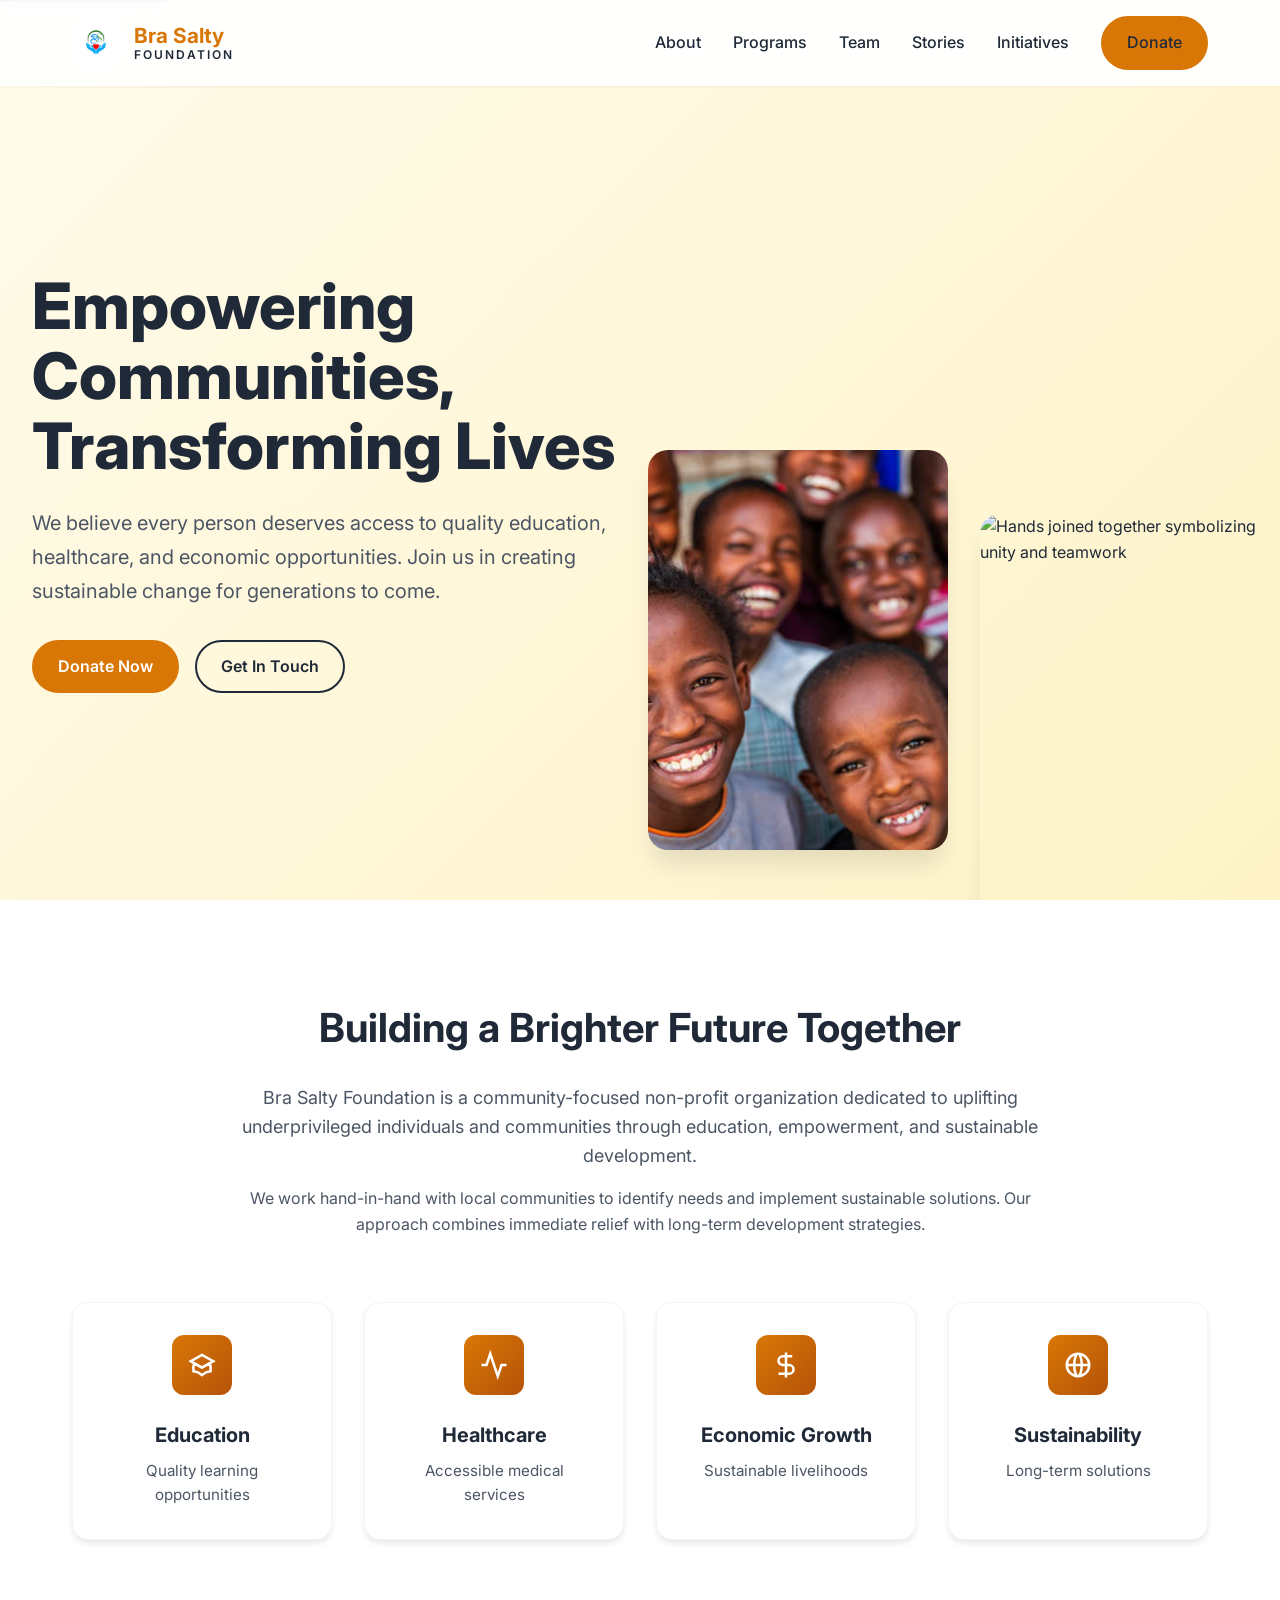
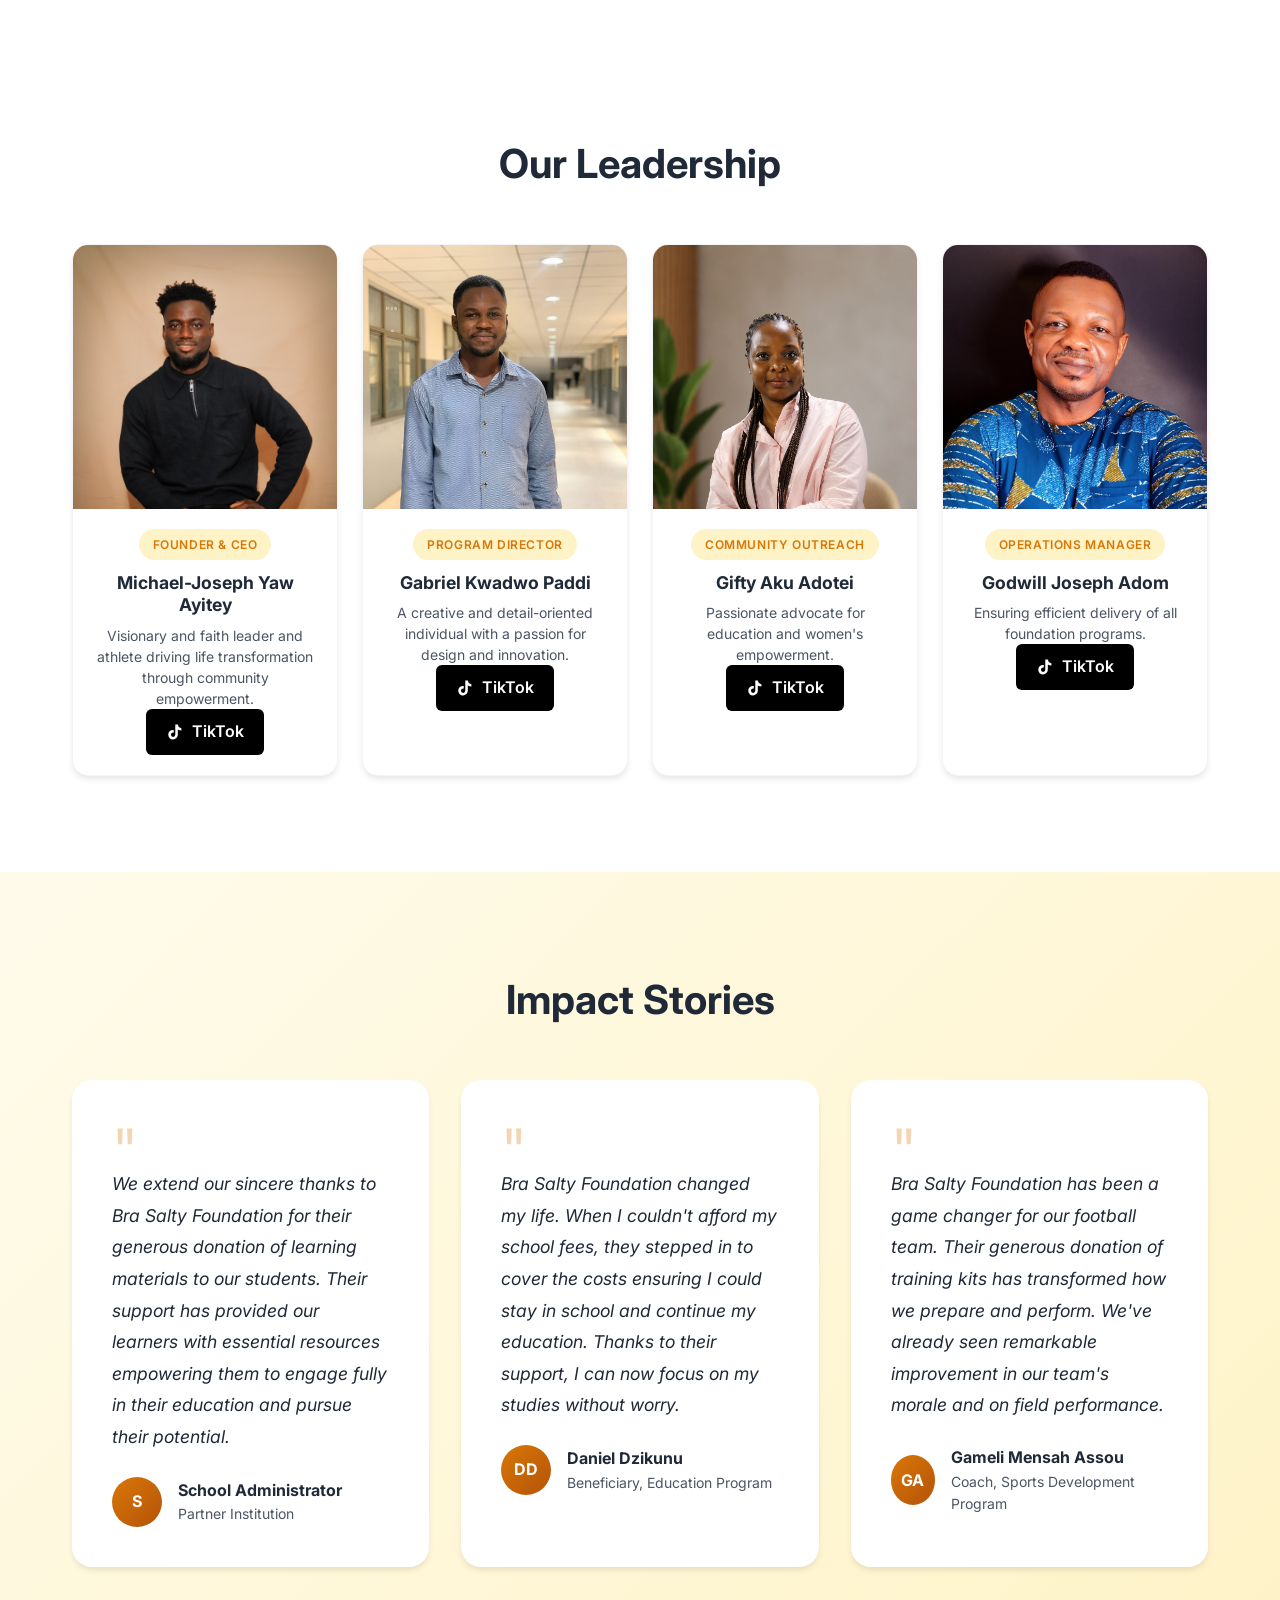
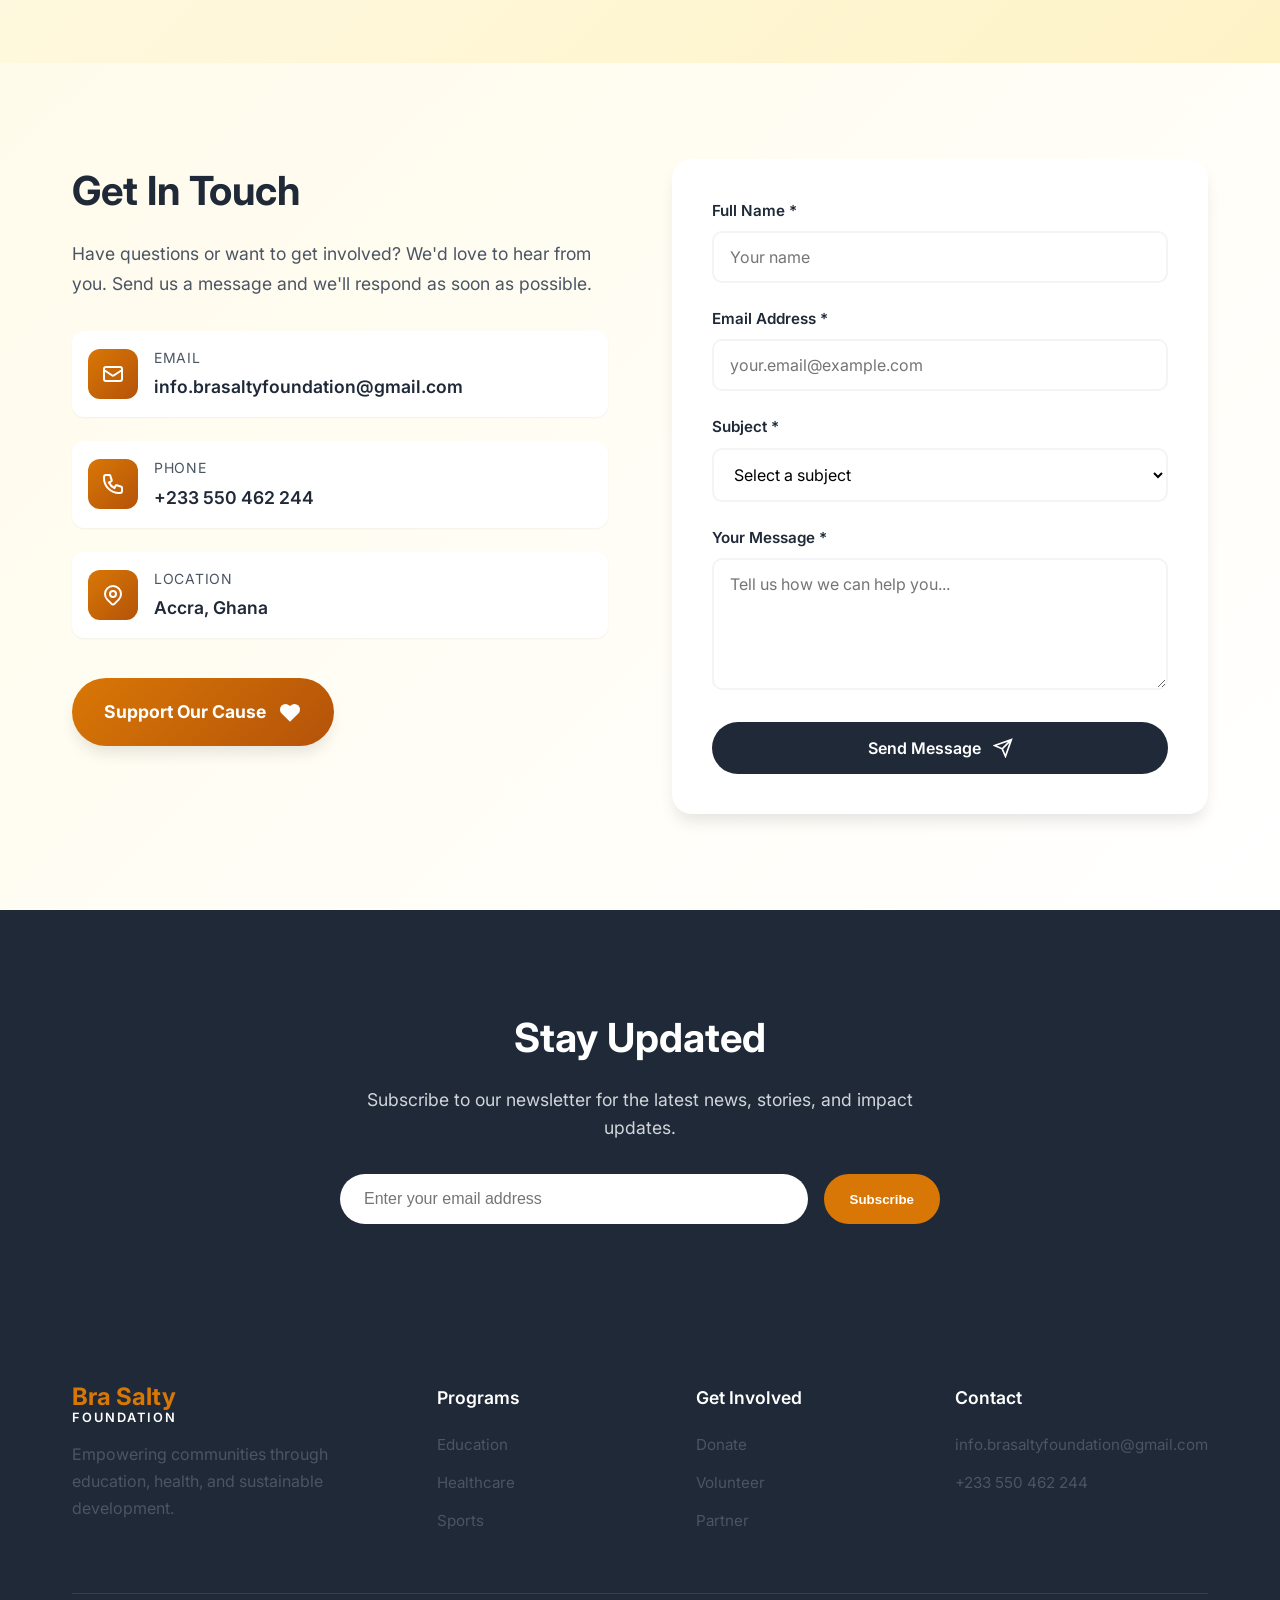
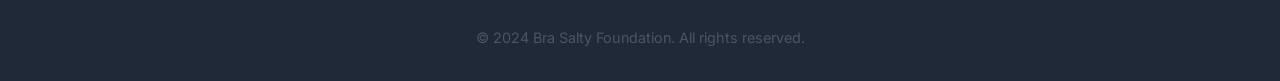
==== commit db17ae2d: "Add Gifty Aku Adotei's image and update team section in index.html" ====
--- a/index.html
+++ b/index.html
@@ -161,7 +161,7 @@
 
             <div class="team-card animate-on-scroll">
                 <div class="team-image">
-                    <img src="https://images.unsplash.com/photo-1573496359142-b8d87734a5a2?w=400&h=400&fit=crop&crop=face" alt="Gifty Aku Adotei">
+                    <img src="images/gify adotei.PNG" alt="Gifty Aku Adotei">
                 </div>
                 <div class="team-info">
                     <span class="team-role">Community Outreach</span>
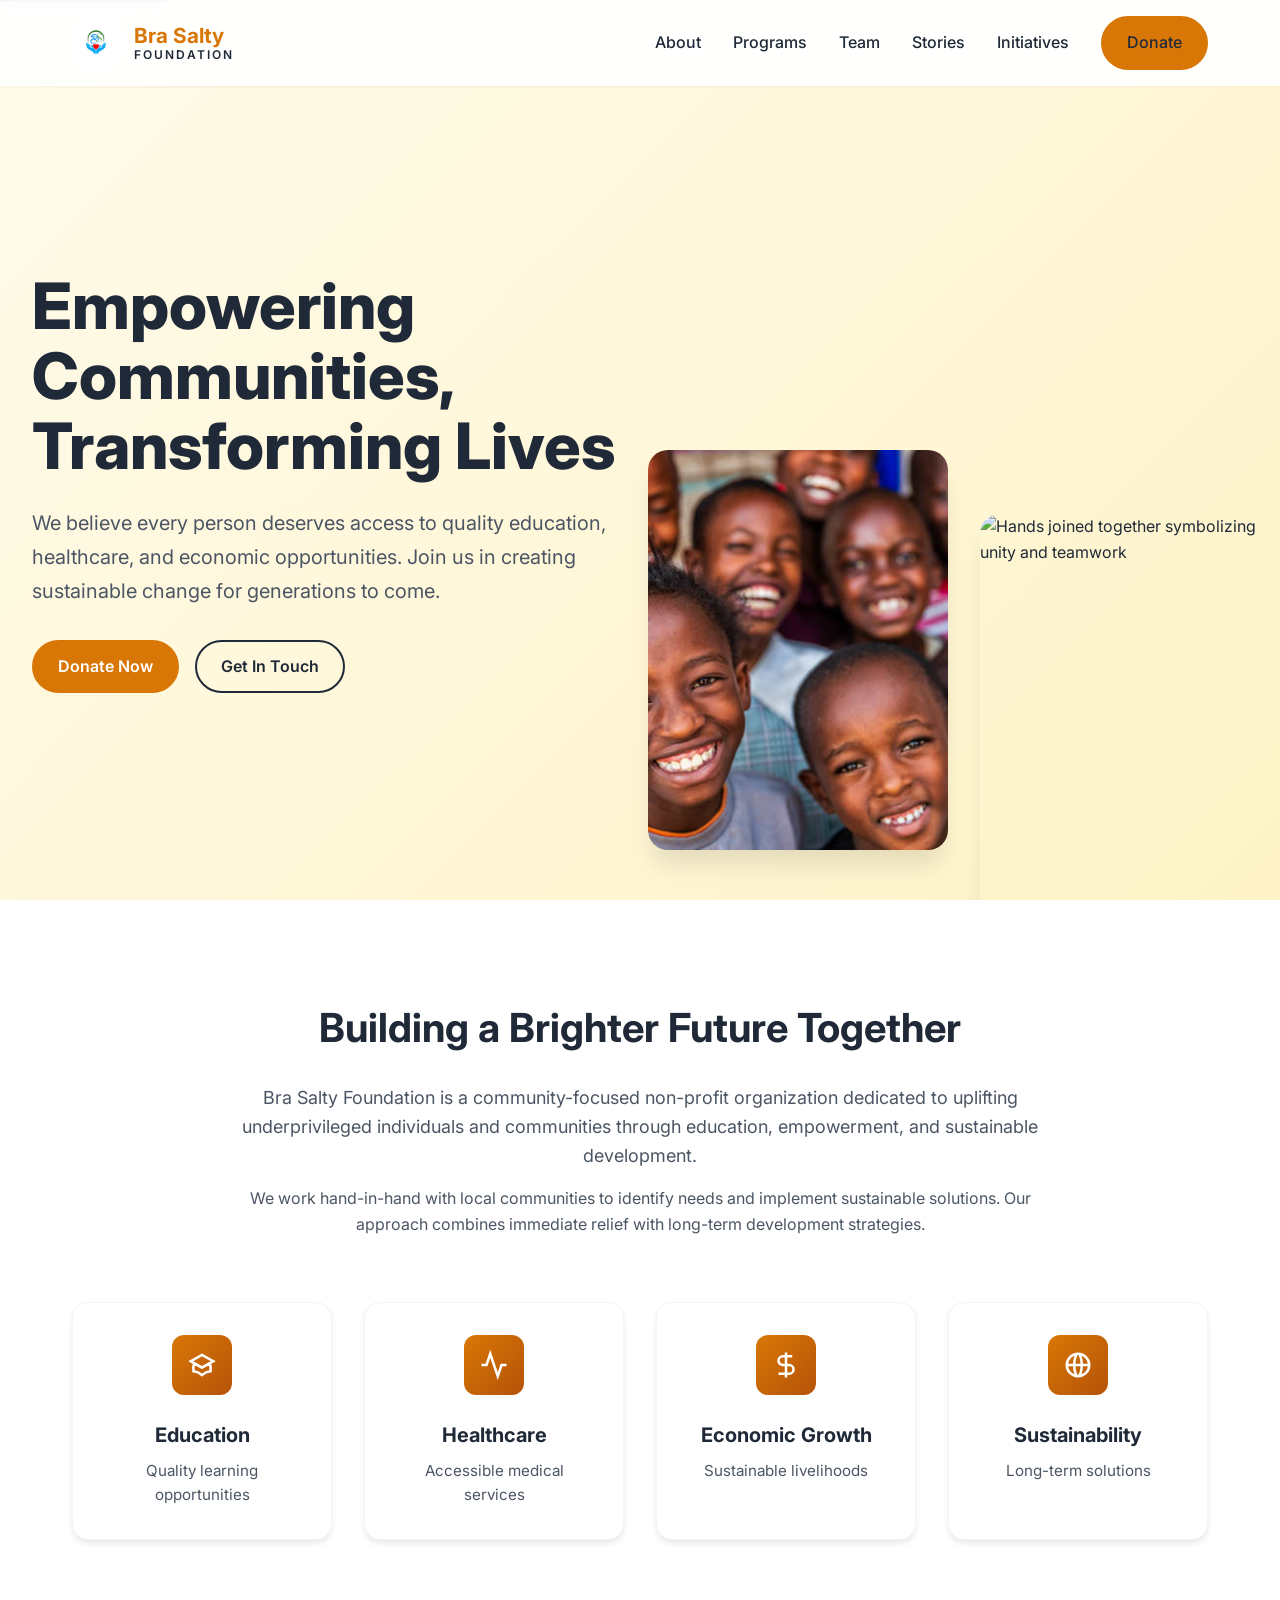
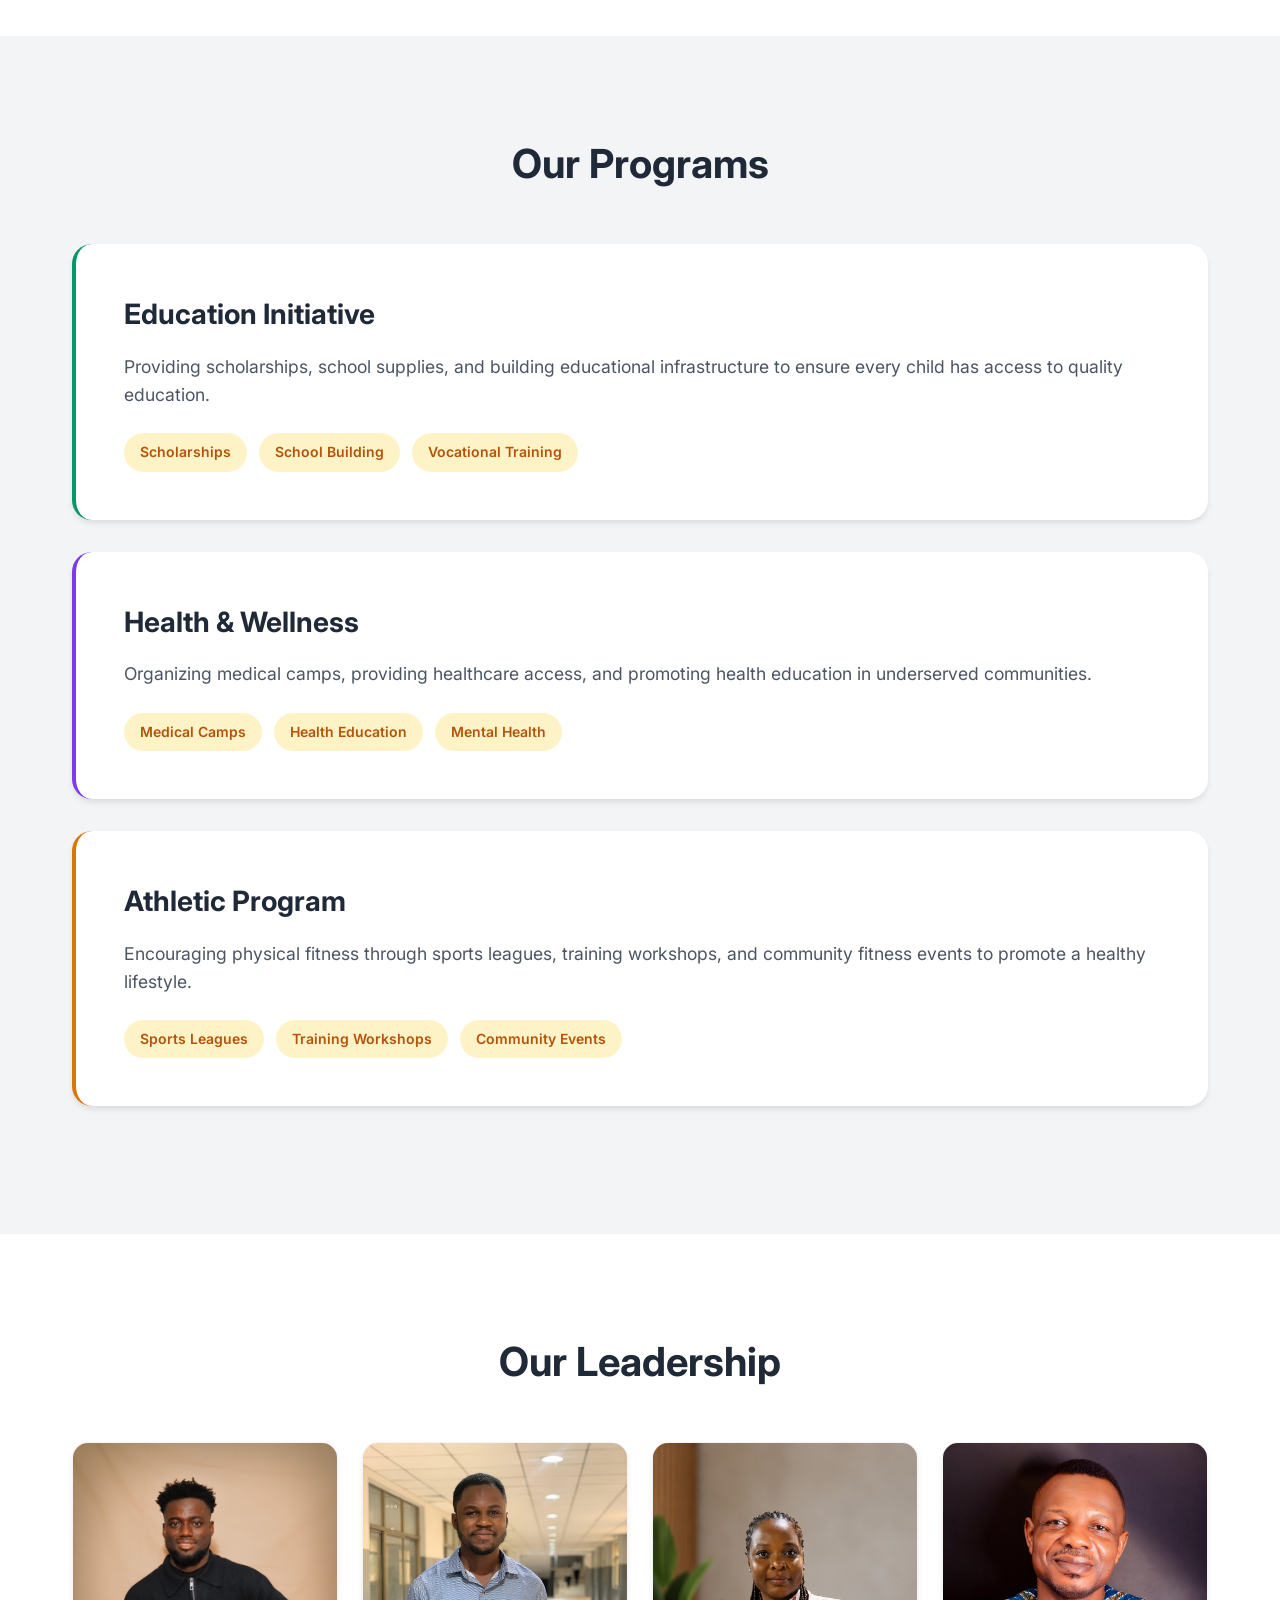
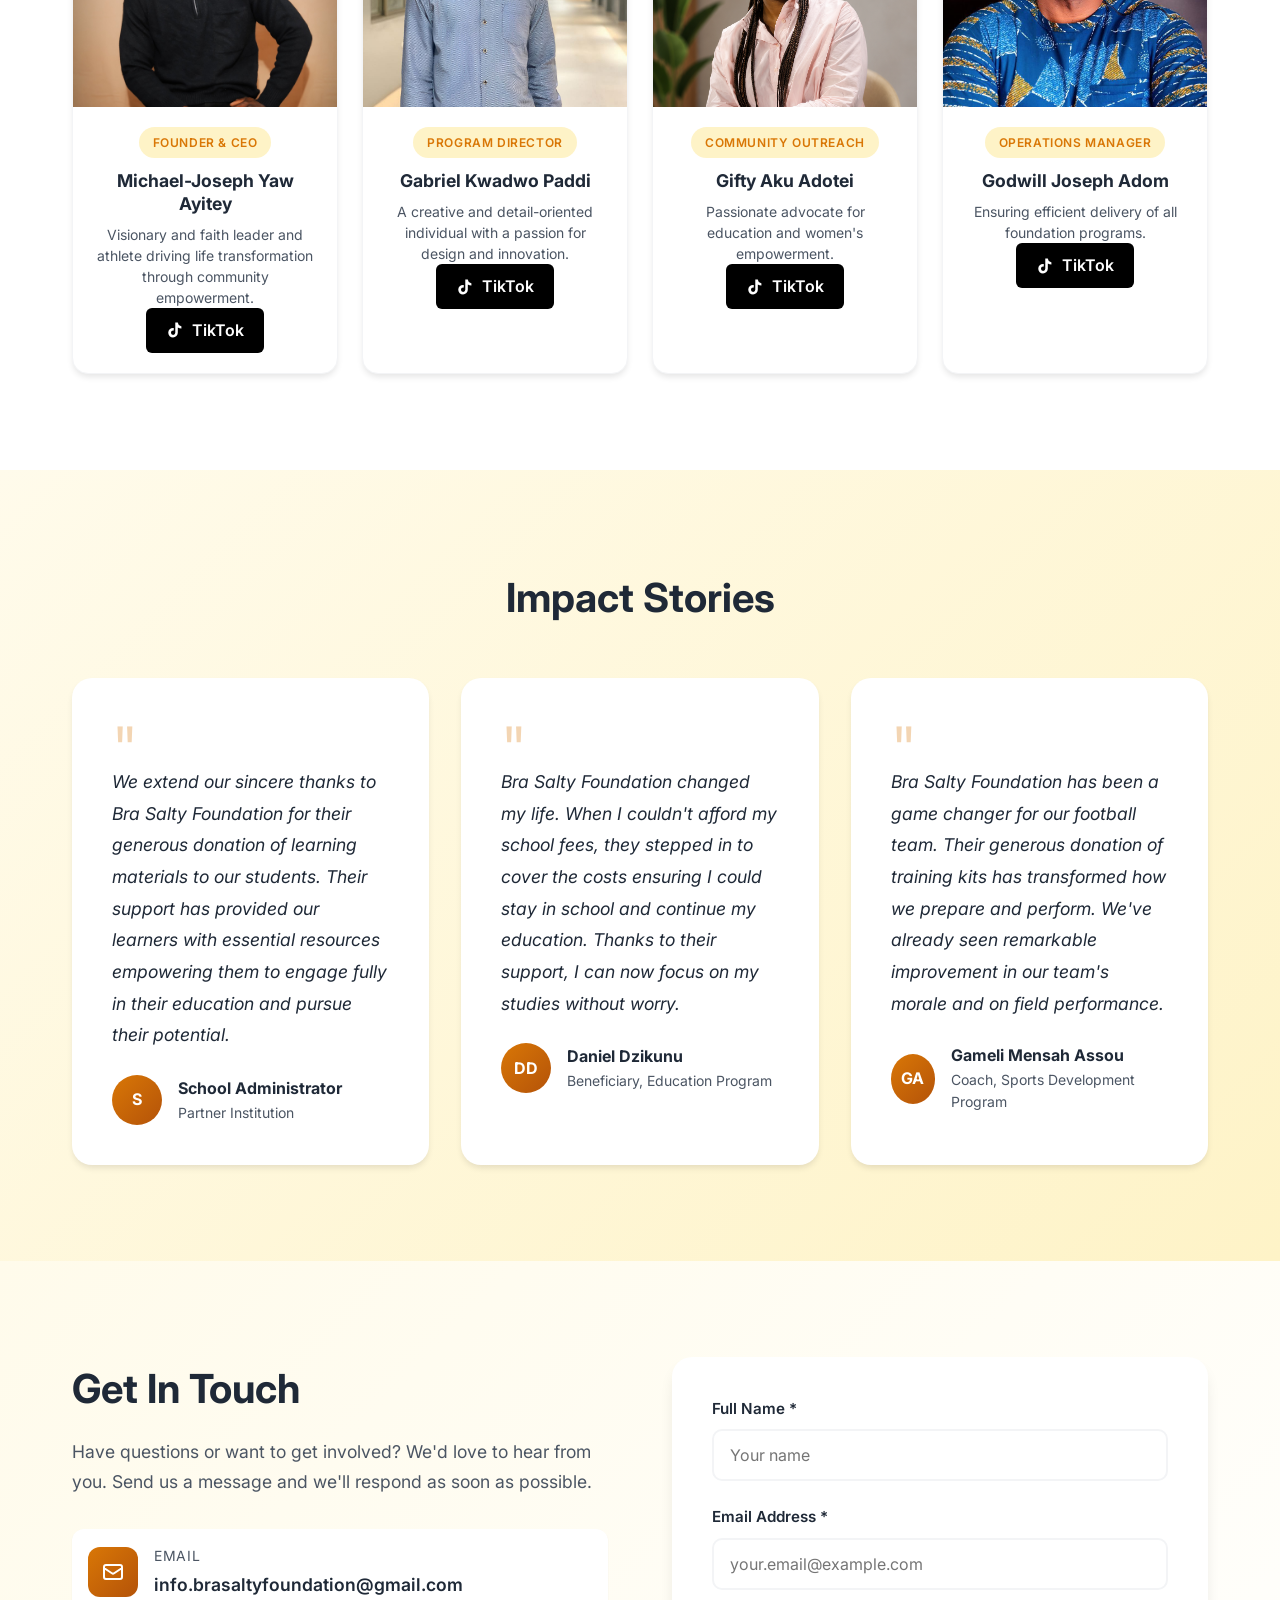
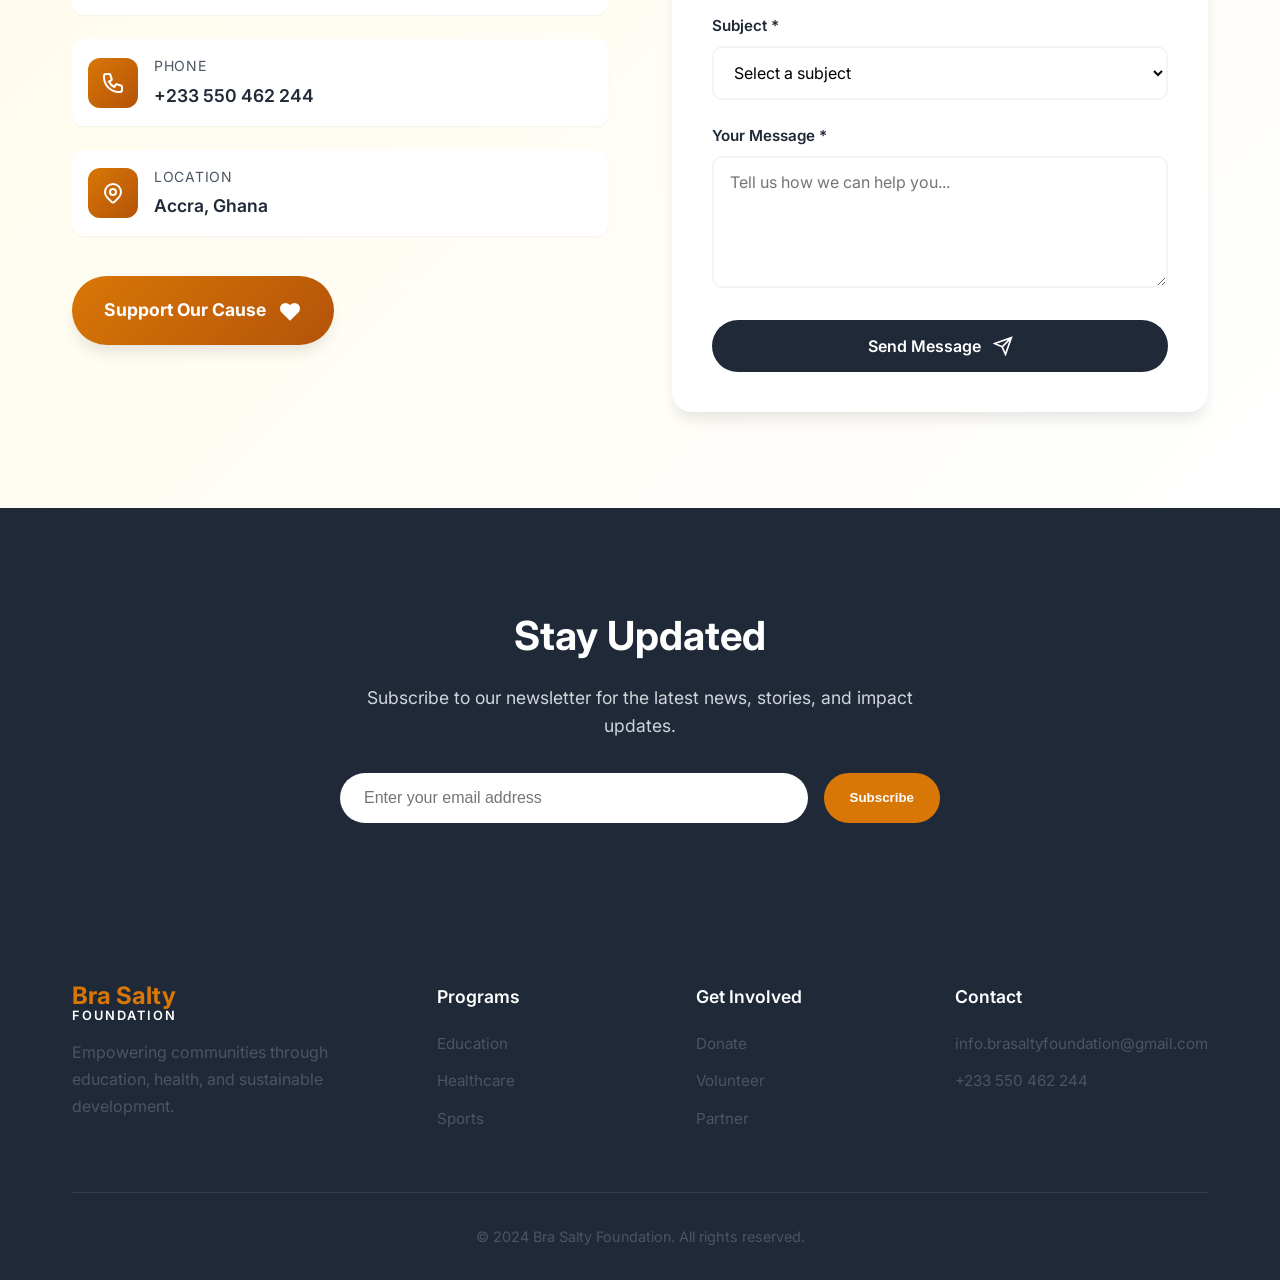
==== commit 757c6238: "Add Programs Section with initiatives for Education, Health, and Athletics and photo of Gifty" ====
--- a/index.html
+++ b/index.html
@@ -25,7 +25,7 @@
                 <li><a href="#programs">Programs</a></li>
                 <li><a href="#team">Team</a></li>
                 <li><a href="#testimonials">Stories</a></li>
-                <li><a href="initiatives.html">Initiatives</a></li>
+                <li><a href="#initiatives.html">Initiatives</a></li>
                 <li><a href="#contact" class="btn-primary">Donate</a></li>
             </ul>
             <div class="hamburger" aria-label="Open menu" aria-expanded="false">
@@ -110,7 +110,49 @@
             </div>
         </div>
     </section>
-     
+
+     <!-- Programs Section -->
+    <section id="programs" class="programs">
+        <div class="container">
+            <h2 class="section-title animate-on-scroll">Our Programs</h2>
+            <div class="program-card animate-on-scroll">
+                <div class="program-content">
+                    <h3>Education Initiative</h3>
+                    <p>Providing scholarships, school supplies, and building educational infrastructure to ensure every child has access to quality education.</p>
+                    <div class="program-tags">
+                        <span class="tag">Scholarships</span>
+                        <span class="tag">School Building</span>
+                        <span class="tag">Vocational Training</span>
+                    </div>
+                </div>
+            </div>
+
+            <div class="program-card animate-on-scroll">
+                <div class="program-content">
+                    <h3>Health & Wellness</h3>
+                    <p>Organizing medical camps, providing healthcare access, and promoting health education in underserved communities.</p>
+                    <div class="program-tags">
+                        <span class="tag">Medical Camps</span>
+                        <span class="tag">Health Education</span>
+                        <span class="tag">Mental Health</span>
+                    </div>
+                </div>
+            </div>
+
+            <div class="program-card animate-on-scroll">
+                <div class="program-content">
+                    <h3>Athletic Program</h3>
+                    <p>Encouraging physical fitness through sports leagues, training workshops, and community fitness events to promote a healthy lifestyle.</p>
+                    <div class="program-tags">
+                        <span class="tag">Sports Leagues</span>
+                        <span class="tag">Training Workshops</span>
+                        <span class="tag">Community Events</span>
+                    </div>
+                </div>
+            </div>
+        </div>
+    </section>
+ 
     <!-- Team Section -->
 <section id="team" class="team">
     <div class="container">
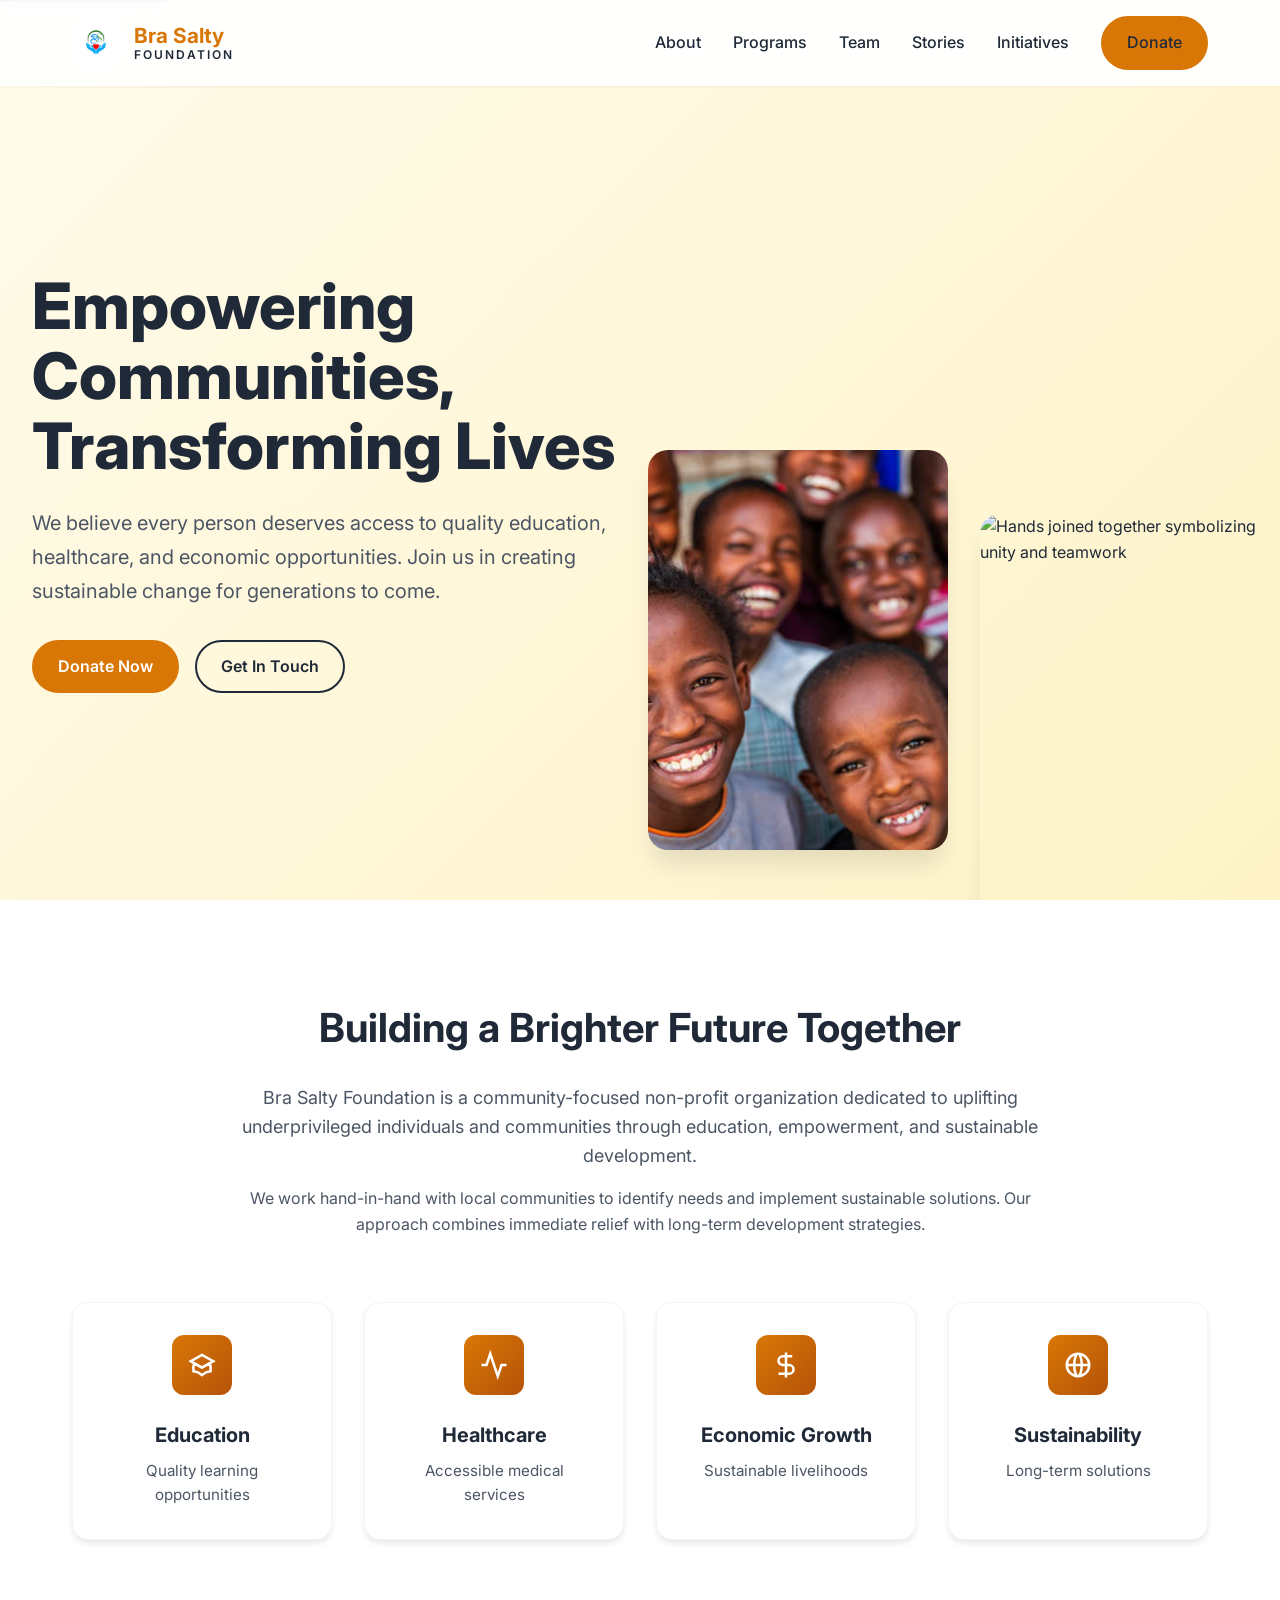
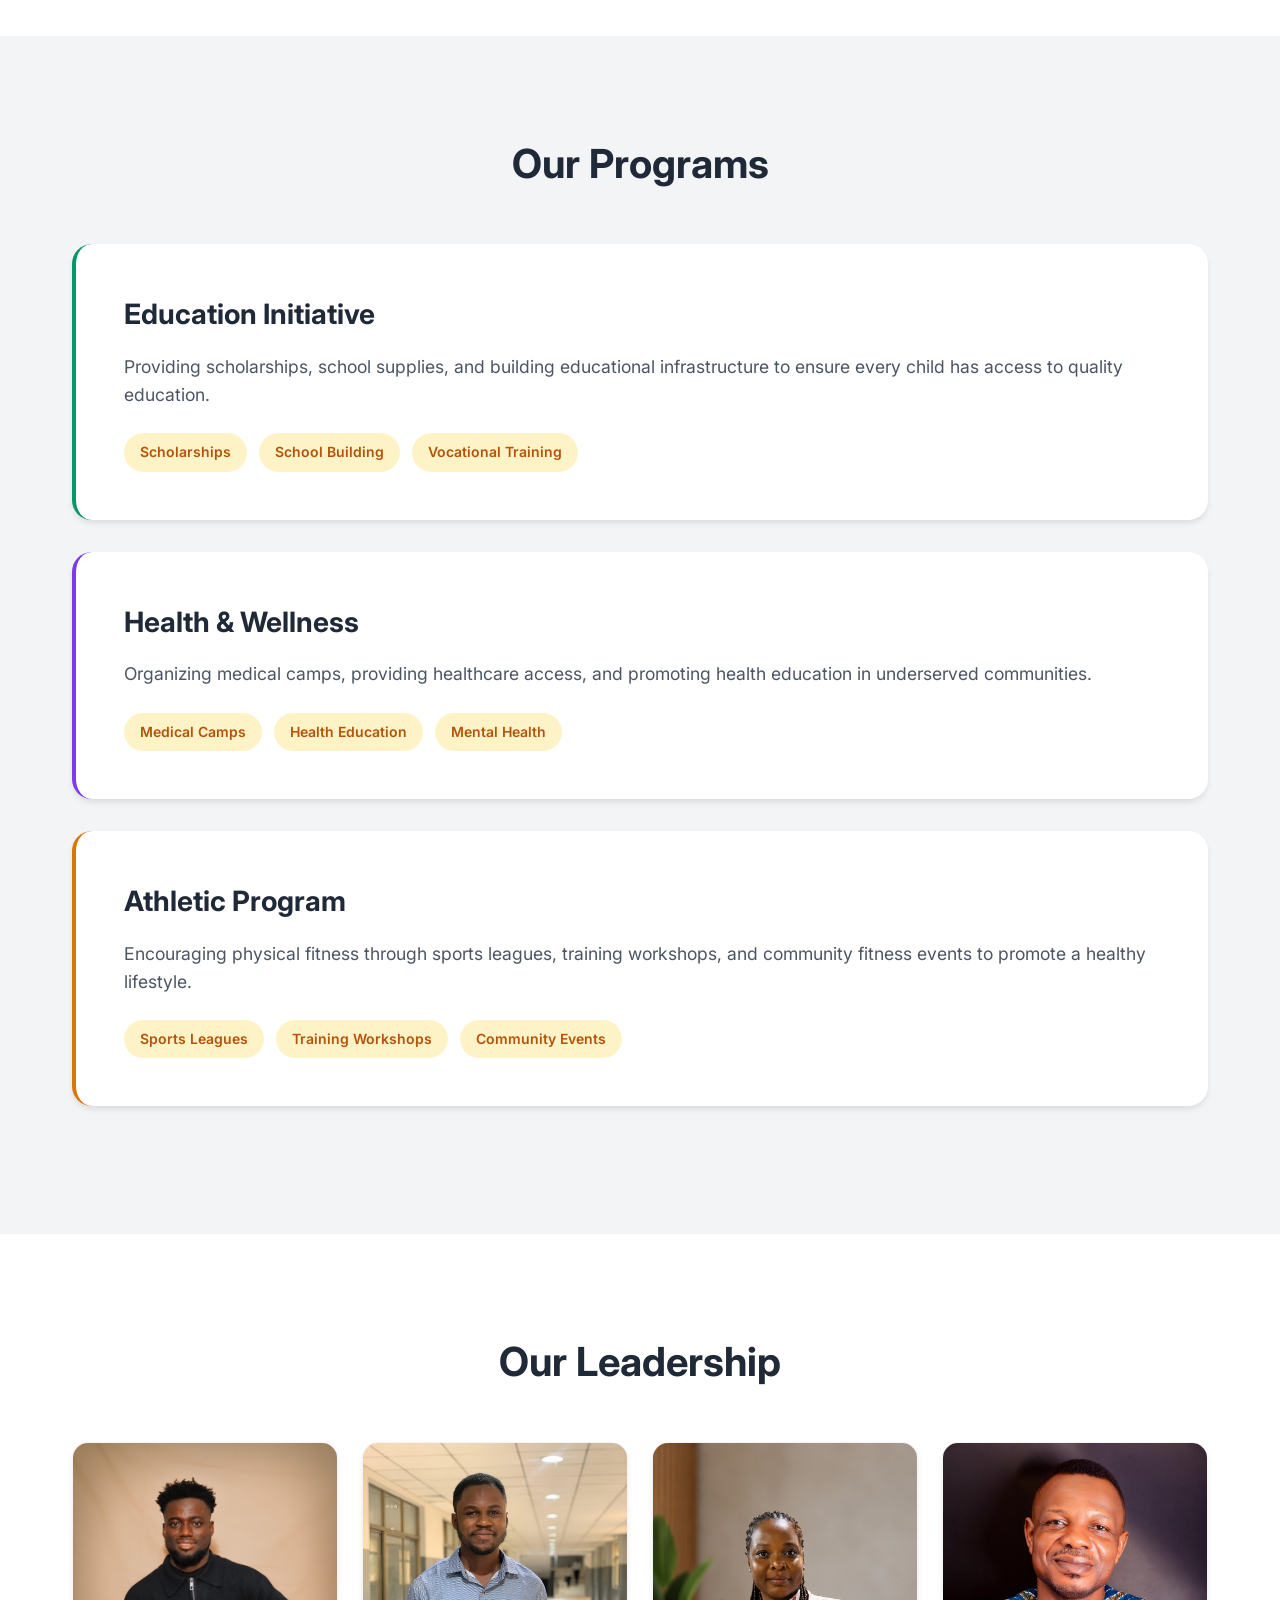
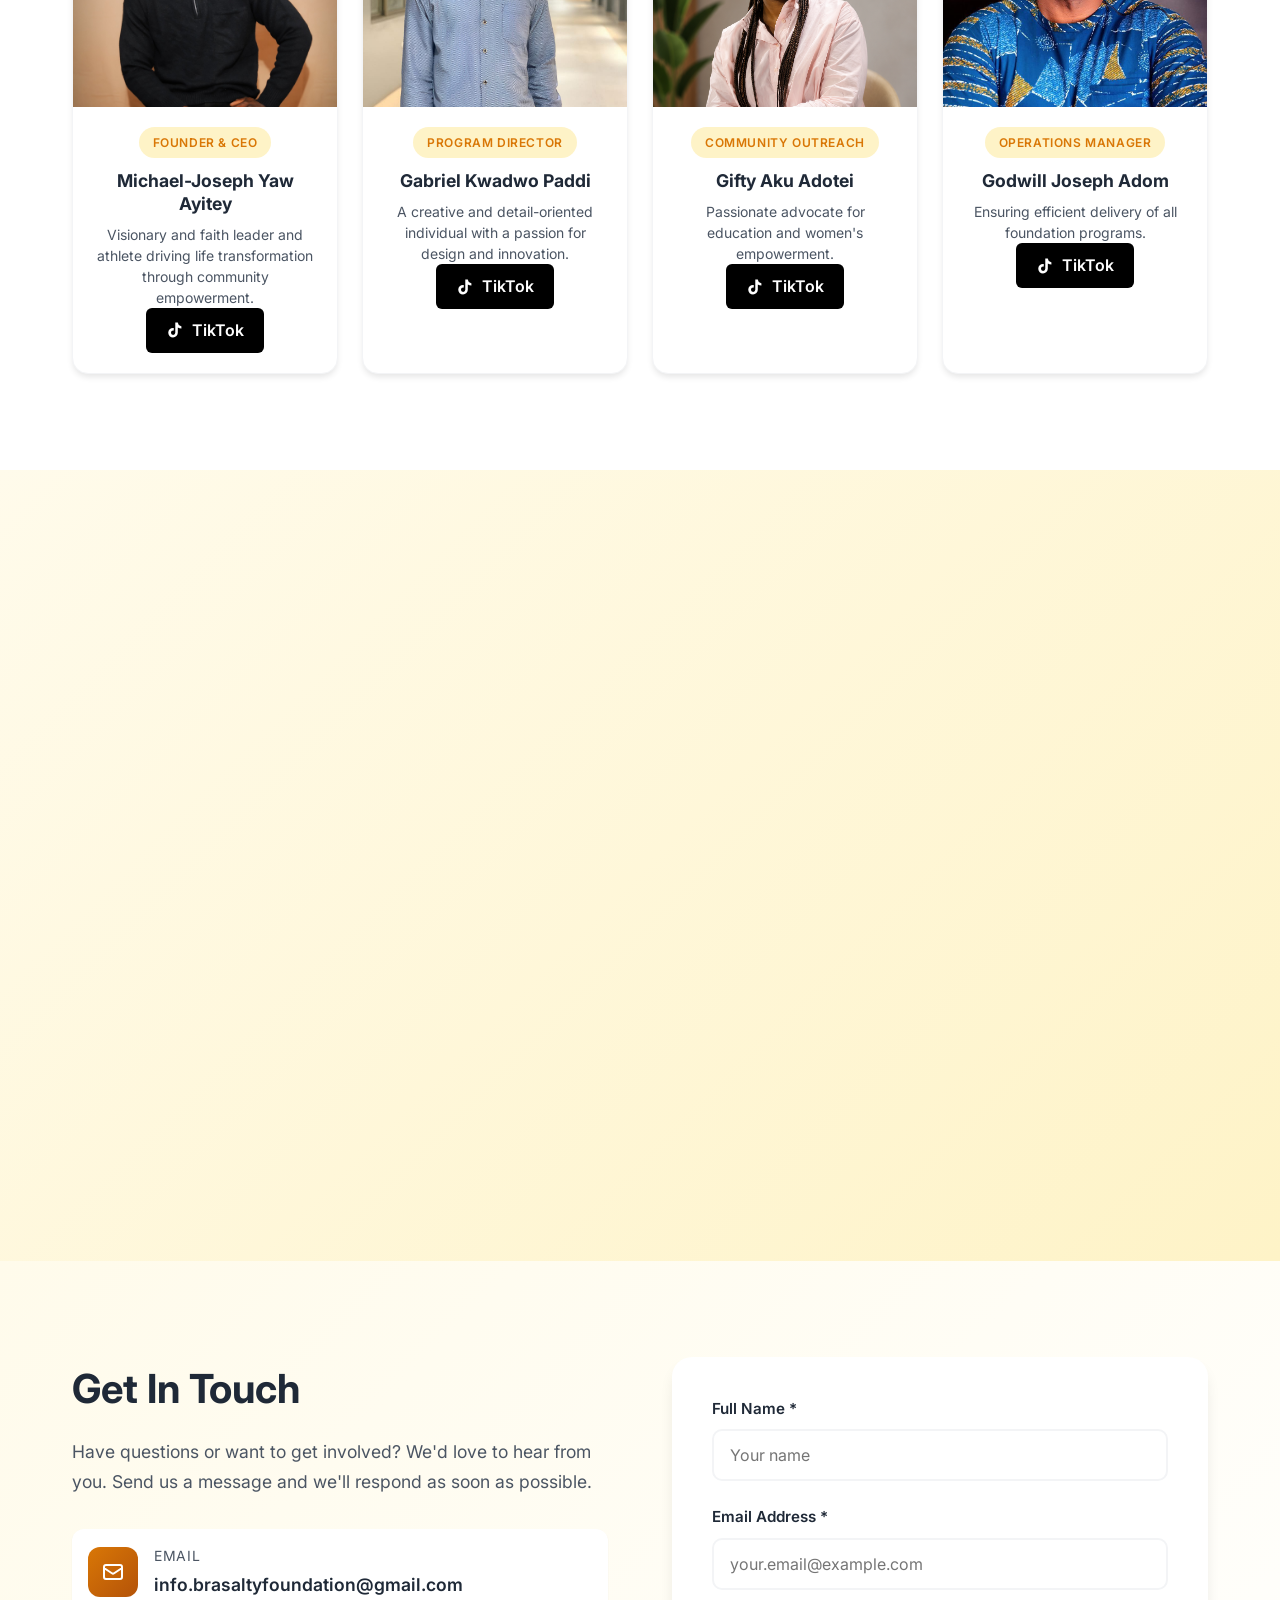
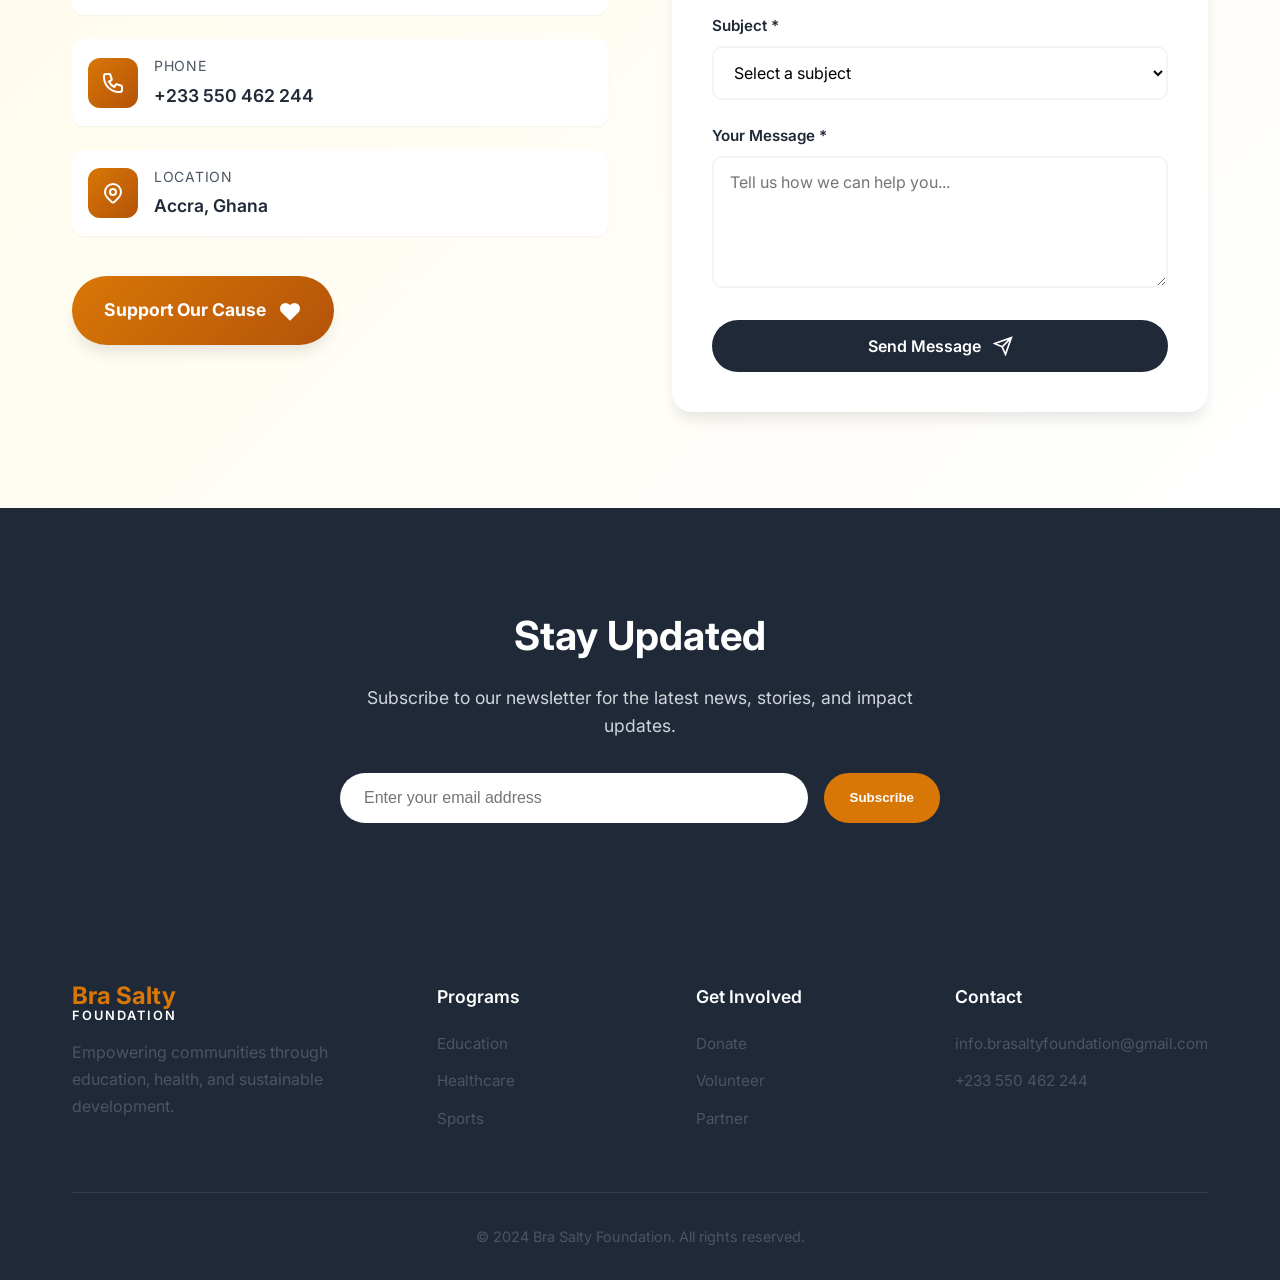
==== commit 2f6c853a: "Fix initiative" ====
--- a/index.html
+++ b/index.html
@@ -13,7 +13,7 @@
         <!-- Navigation -->
     <nav class="navbar" role="navigation">
         <div class="nav-container">
-                  <a href="#" class="logo">
+                  <a href="index.html" class="logo">
                 <img src="images/logo 2.JPG" alt="Bra Salty Foundation Logo">
                <div class="logo-text">
     <span class="logo-main">Bra Salty</span>
@@ -25,14 +25,22 @@
                 <li><a href="#programs">Programs</a></li>
                 <li><a href="#team">Team</a></li>
                 <li><a href="#testimonials">Stories</a></li>
-                <li><a href="#initiatives.html">Initiatives</a></li>
+                <li><a href="initiatives.html">Initiatives</a></li>
                 <li><a href="#contact" class="btn-primary">Donate</a></li>
             </ul>
-            <div class="hamburger" aria-label="Open menu" aria-expanded="false">
-                <span></span>
-                <span></span>
-                <span></span>
-            </div>
+
+            <!--Moblie Hamburger-->
+              <div
+            class="hamburger"
+            role="button"
+            tabindex="0"
+            aria-label="Open navigation menu"
+            aria-expanded="false">
+
+            <span></span>
+            <span></span>
+            <span></span>
+
         </div>
     </nav>
     <main id="main-content"></main>
--- a/style.css
+++ b/style.css
@@ -1253,6 +1253,56 @@
     }
 }
 
+/* MOBILE NAV */
+
+.menu-toggle {
+    display: none;
+    background: none;
+    border: none;
+    font-size: 30px;
+    cursor: pointer;
+}
+
+@media (max-width: 768px) {
+
+    .navbar .container {
+        position: relative;
+    }
+
+    .menu-toggle {
+        display: block;
+    }
+
+    .nav-links {
+        display: none;
+
+        position: absolute;
+        top: 70px;
+        left: 0;
+
+        width: 100%;
+
+        background: white;
+
+        flex-direction: column;
+
+        padding: 20px;
+
+        box-shadow:
+            0 10px 30px rgba(0,0,0,.08);
+
+        z-index: 999;
+    }
+
+    .nav-links.active {
+        display: flex;
+    }
+
+    .nav-links li {
+        margin: 12px 0;
+    }
+}
+
 /* ============================================
    GALLERY / INITIATIVES PAGE STYLES
    ============================================ */
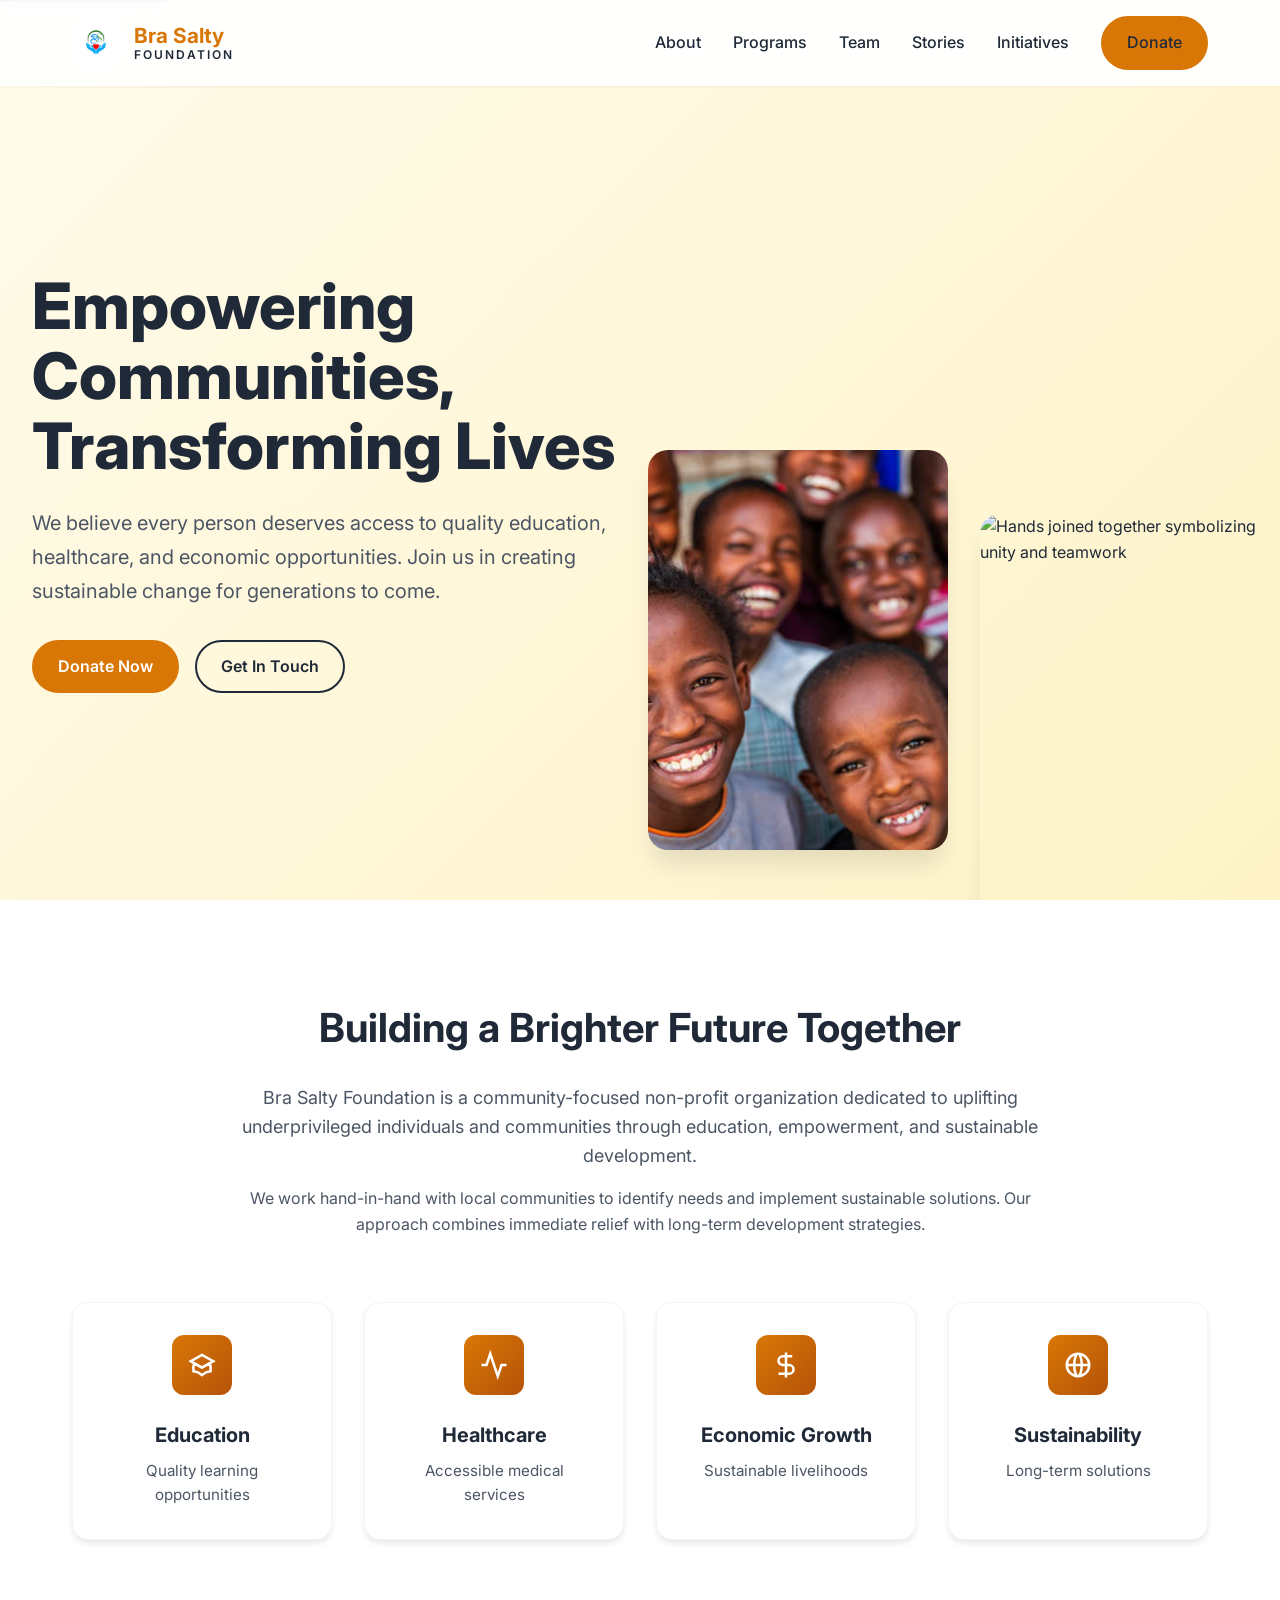
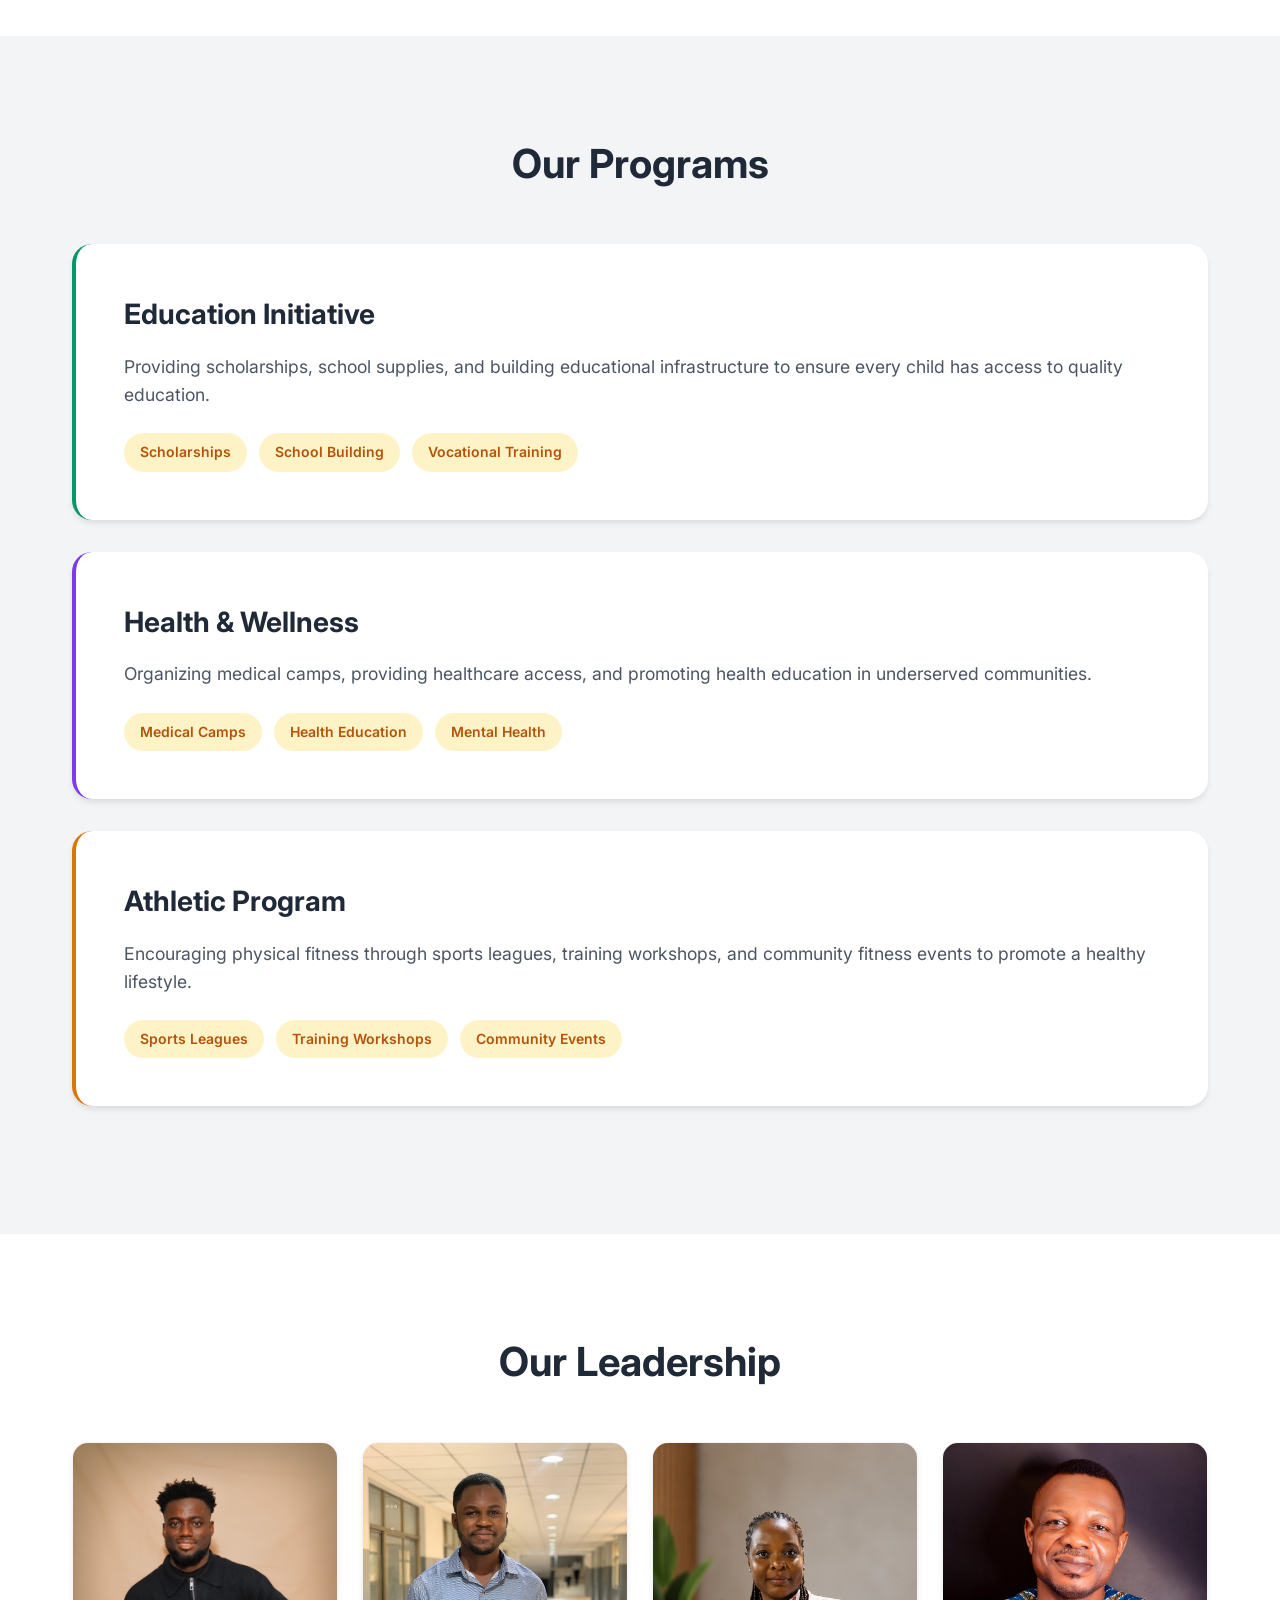
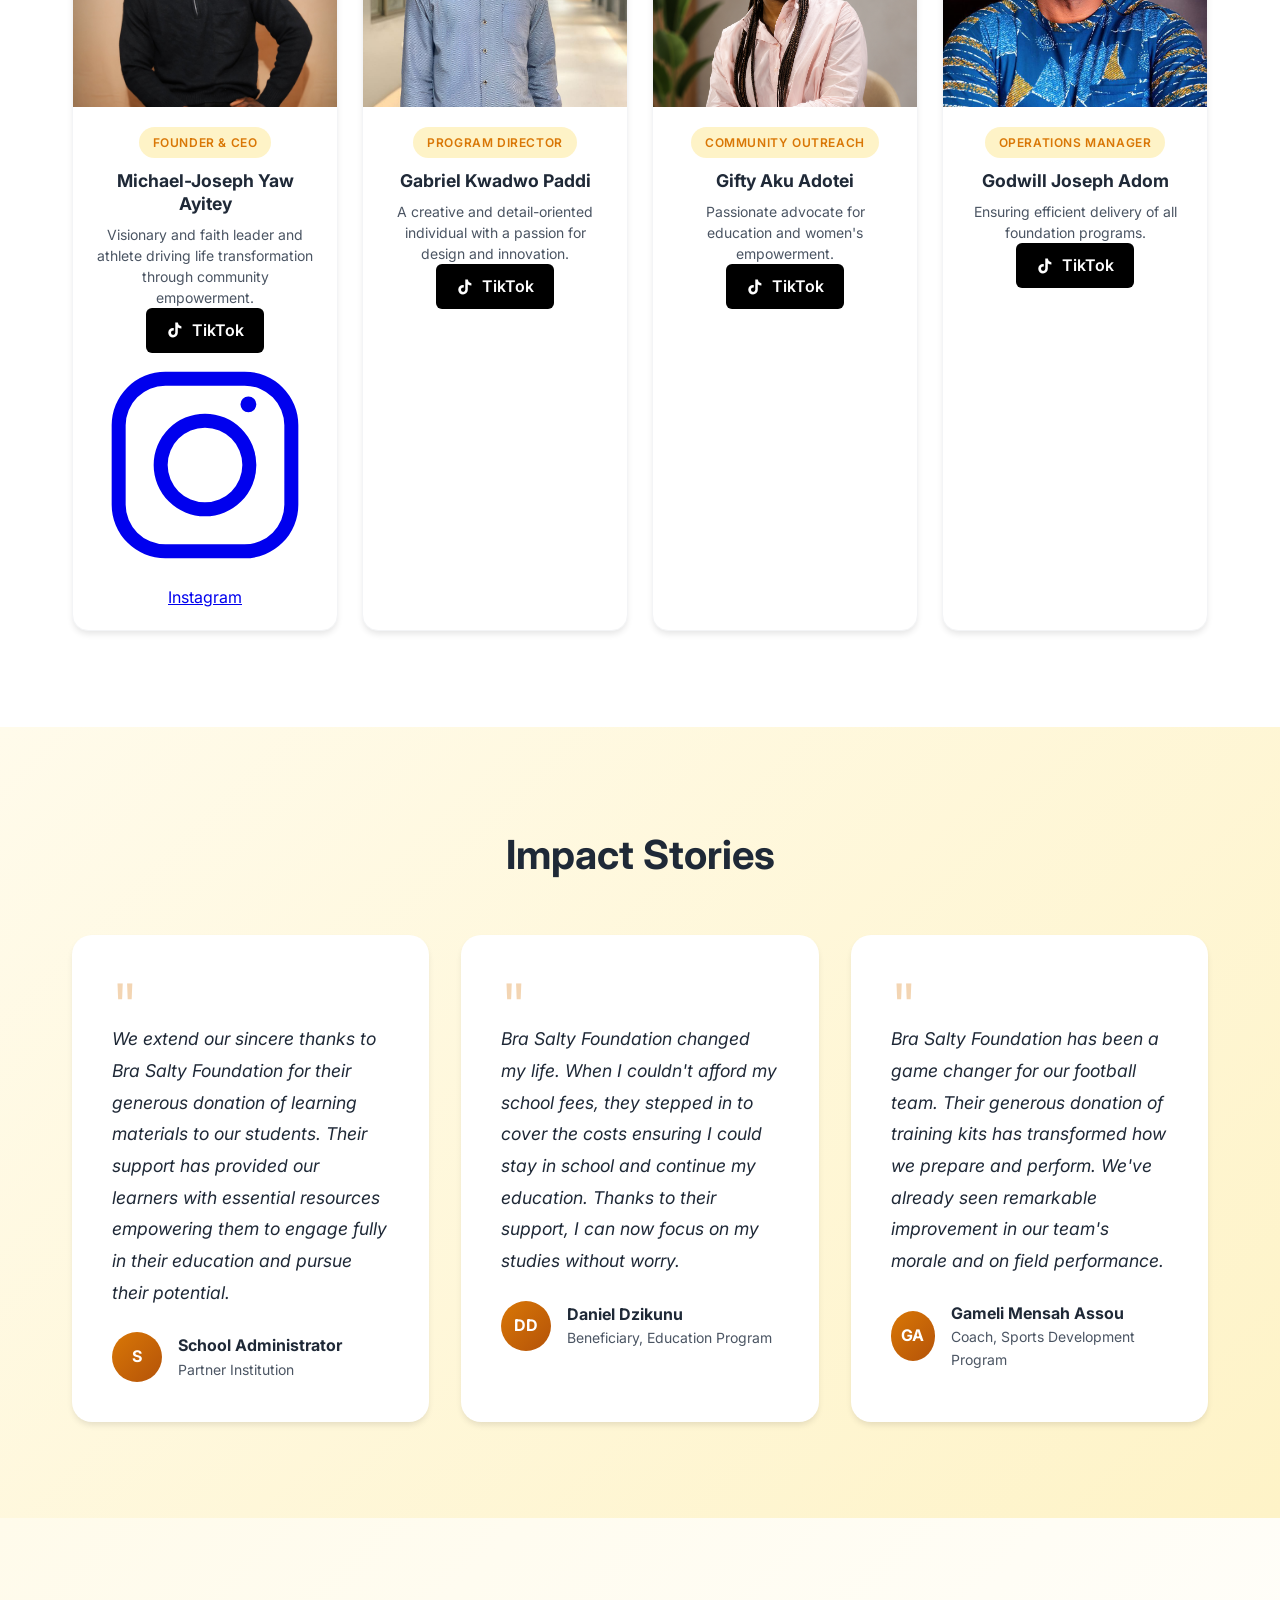
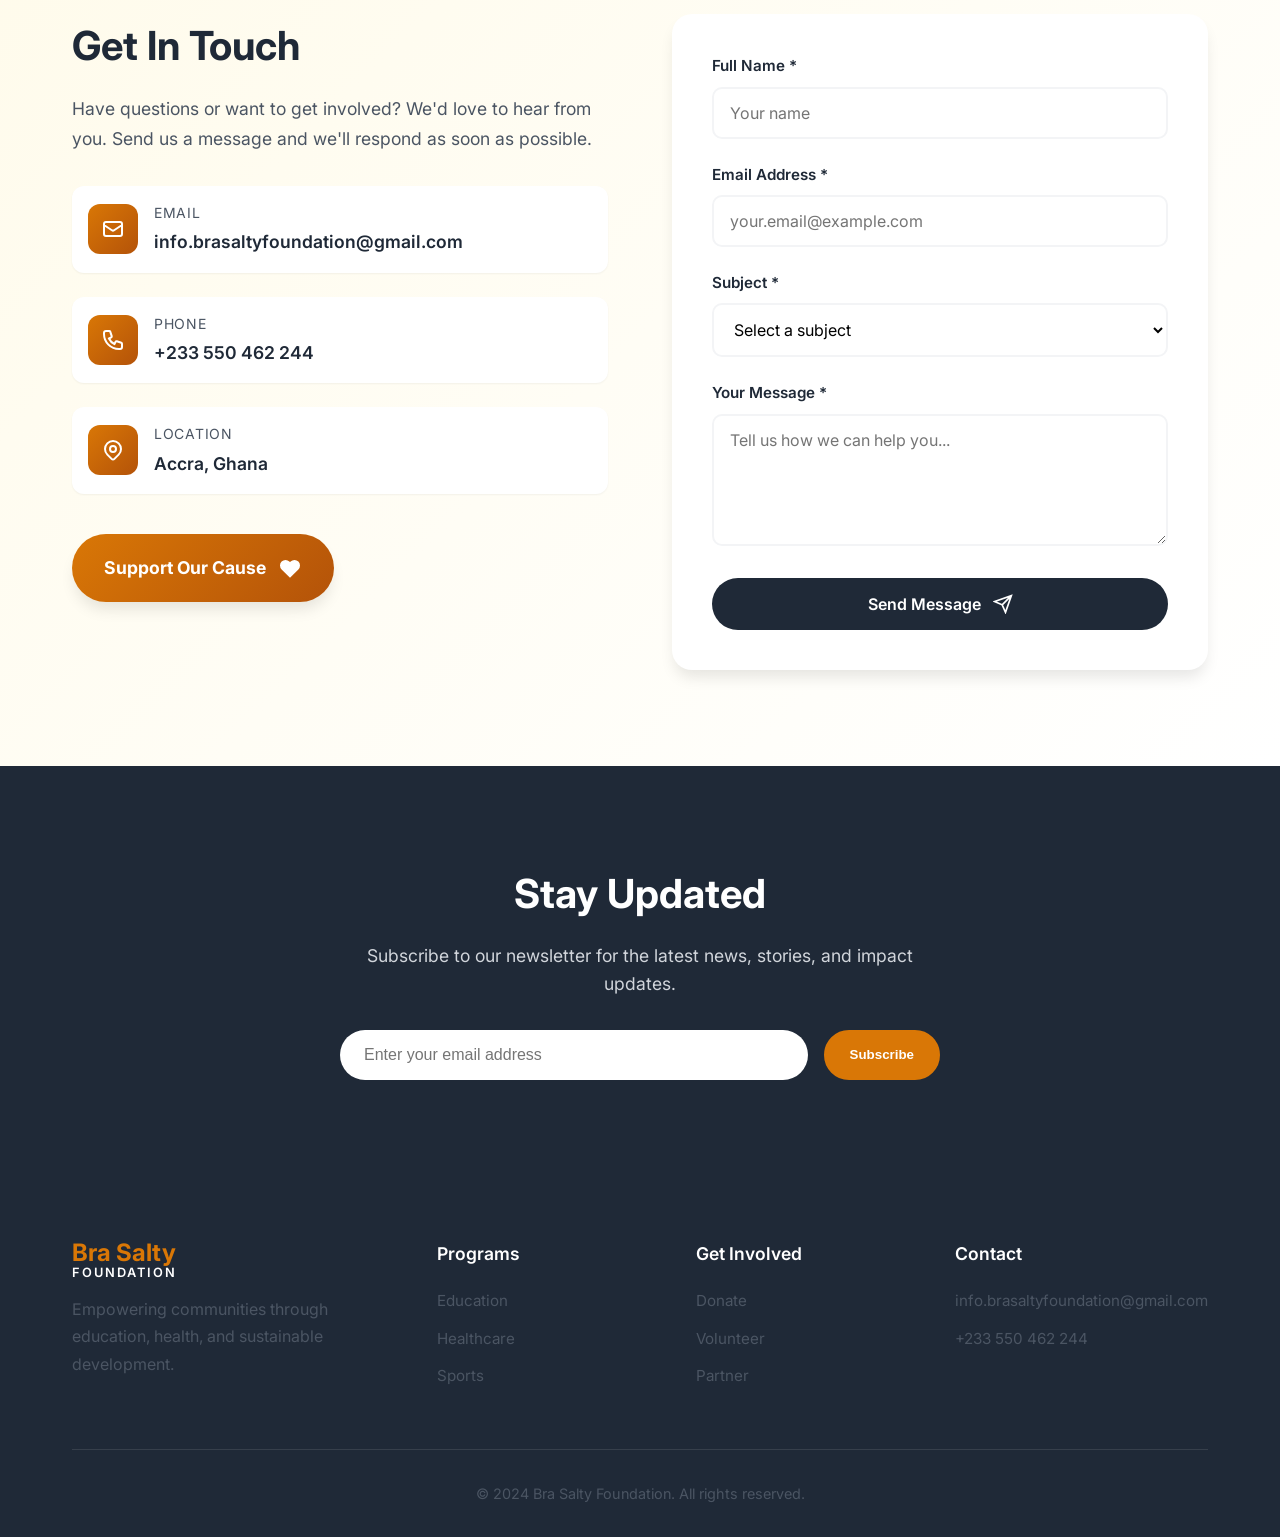
==== commit f63eb1b3: "Add TikTok and Instagram links for Michael-Joseph Yaw Ayitey and Godwill Joseph Adom" ====
--- a/index.html
+++ b/index.html
@@ -176,6 +176,8 @@
                     <h3>Michael-Joseph Yaw Ayitey</h3>
                     <p>Visionary and faith leader and athlete driving life transformation through community empowerment.</p>
 
+                    <!--Tiktokº-->
+
                     <a 
                       href="https://tiktok.com/@saltygh11" target="_blank" 
                       class="read-more-btn tiktok-btn"
@@ -185,6 +187,17 @@
                       </svg>
                       <span class="btn-text">TikTok</span>
                     </a>
+
+                <!--Instagram-->
+                  <a 
+                    href="https://instagram.com/saltygh1" target="_blank"
+                     class="read-more-btn instagram-btn"
+                     aria-label="Follow Michael-Joseph Yaw Ayitey on Instagram">
+                      <svg viewBox="0 0 24 24" fill="currentColor">
+                      <path d="M7.75 2h8.5A5.75 5.75 0 0 1 22 7.75v8.5A5.75 5.75 0 0 1 16.25 22h-8.5A5.75 5.75 0 0 1 2 16.25v-8.5A5.75 5.75 0 0 1 7.75 2zm0 1.5A4.25 4.25 0 0 0 3.5 7.75v8.5A4.25 4.25 0 0 0 7.75 20.5h8.5a4.25 4.25 0 0 0 4.25-4.25v-8.5A4.25 4.25 0 0 0 16.25 3.5zm8.9 1.15a.85.85 0 1 1-.001 1.701.85.85 0 0 1 .001-1.701zM12 6.5A5.5 5.5 0 1 1 6.5 12 5.51 5.51 0 0 1 12 6.5zm0 1.5A4 4 0 1 0 16 12a4 4 0 0 0-4-4z"/>
+                     </svg>
+                         <span class="btn-text">Instagram</span>
+                     </a>
                 </div>
             </div>
 
@@ -238,7 +251,7 @@
                     <span class="team-role">Operations Manager</span>
                     <h3>Godwill Joseph Adom</h3>
                     <p>Ensuring efficient delivery of all foundation programs.</p>
-
+                    
                     <a 
                       href="https://tiktok.com/@richlove7924" target="_blank" 
                       class="read-more-btn tiktok-btn"
@@ -248,6 +261,7 @@
                       </svg>
                       <span class="btn-text">TikTok</span>
                     </a>
+
                 </div>
             </div>
         </div>
--- a/style.css
+++ b/style.css
@@ -1263,45 +1263,25 @@
     cursor: pointer;
 }
 
-@media (max-width: 768px) {
-
-    .navbar .container {
-        position: relative;
-    }
-
-    .menu-toggle {
-        display: block;
-    }
-
-    .nav-links {
-        display: none;
-
-        position: absolute;
-        top: 70px;
-        left: 0;
-
-        width: 100%;
-
-        background: white;
-
-        flex-direction: column;
-
-        padding: 20px;
-
-        box-shadow:
-            0 10px 30px rgba(0,0,0,.08);
-
-        z-index: 999;
-    }
-
-    .nav-links.active {
-        display: flex;
-    }
-
-    .nav-links li {
-        margin: 12px 0;
-    }
-}
+@media (max-width:768px){
+
+.nav-links{
+display:none;
+flex-direction:column;
+}
+
+.nav-links.active{
+display:flex;
+}
+
+.hamburger{
+display:flex;
+flex-direction:column;
+cursor:pointer;
+}
+
+}
+
 
 /* ============================================
    GALLERY / INITIATIVES PAGE STYLES
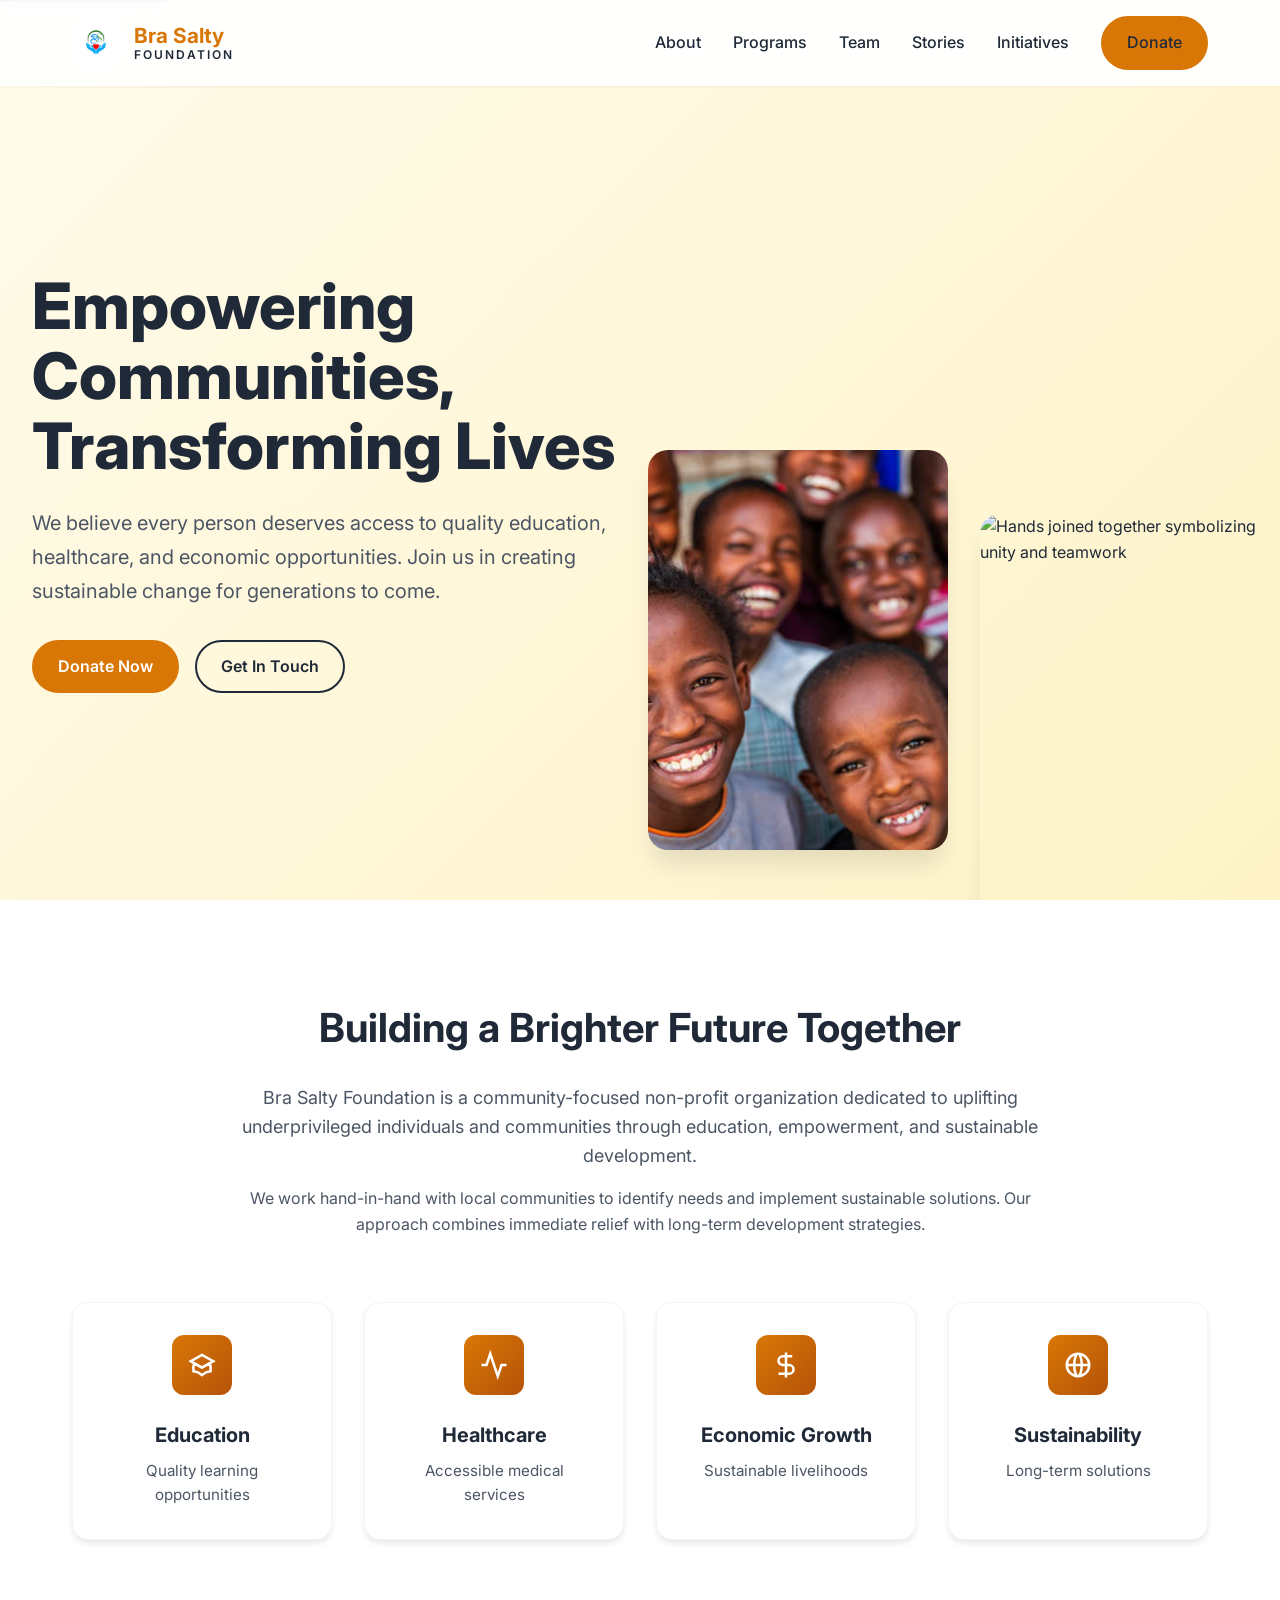
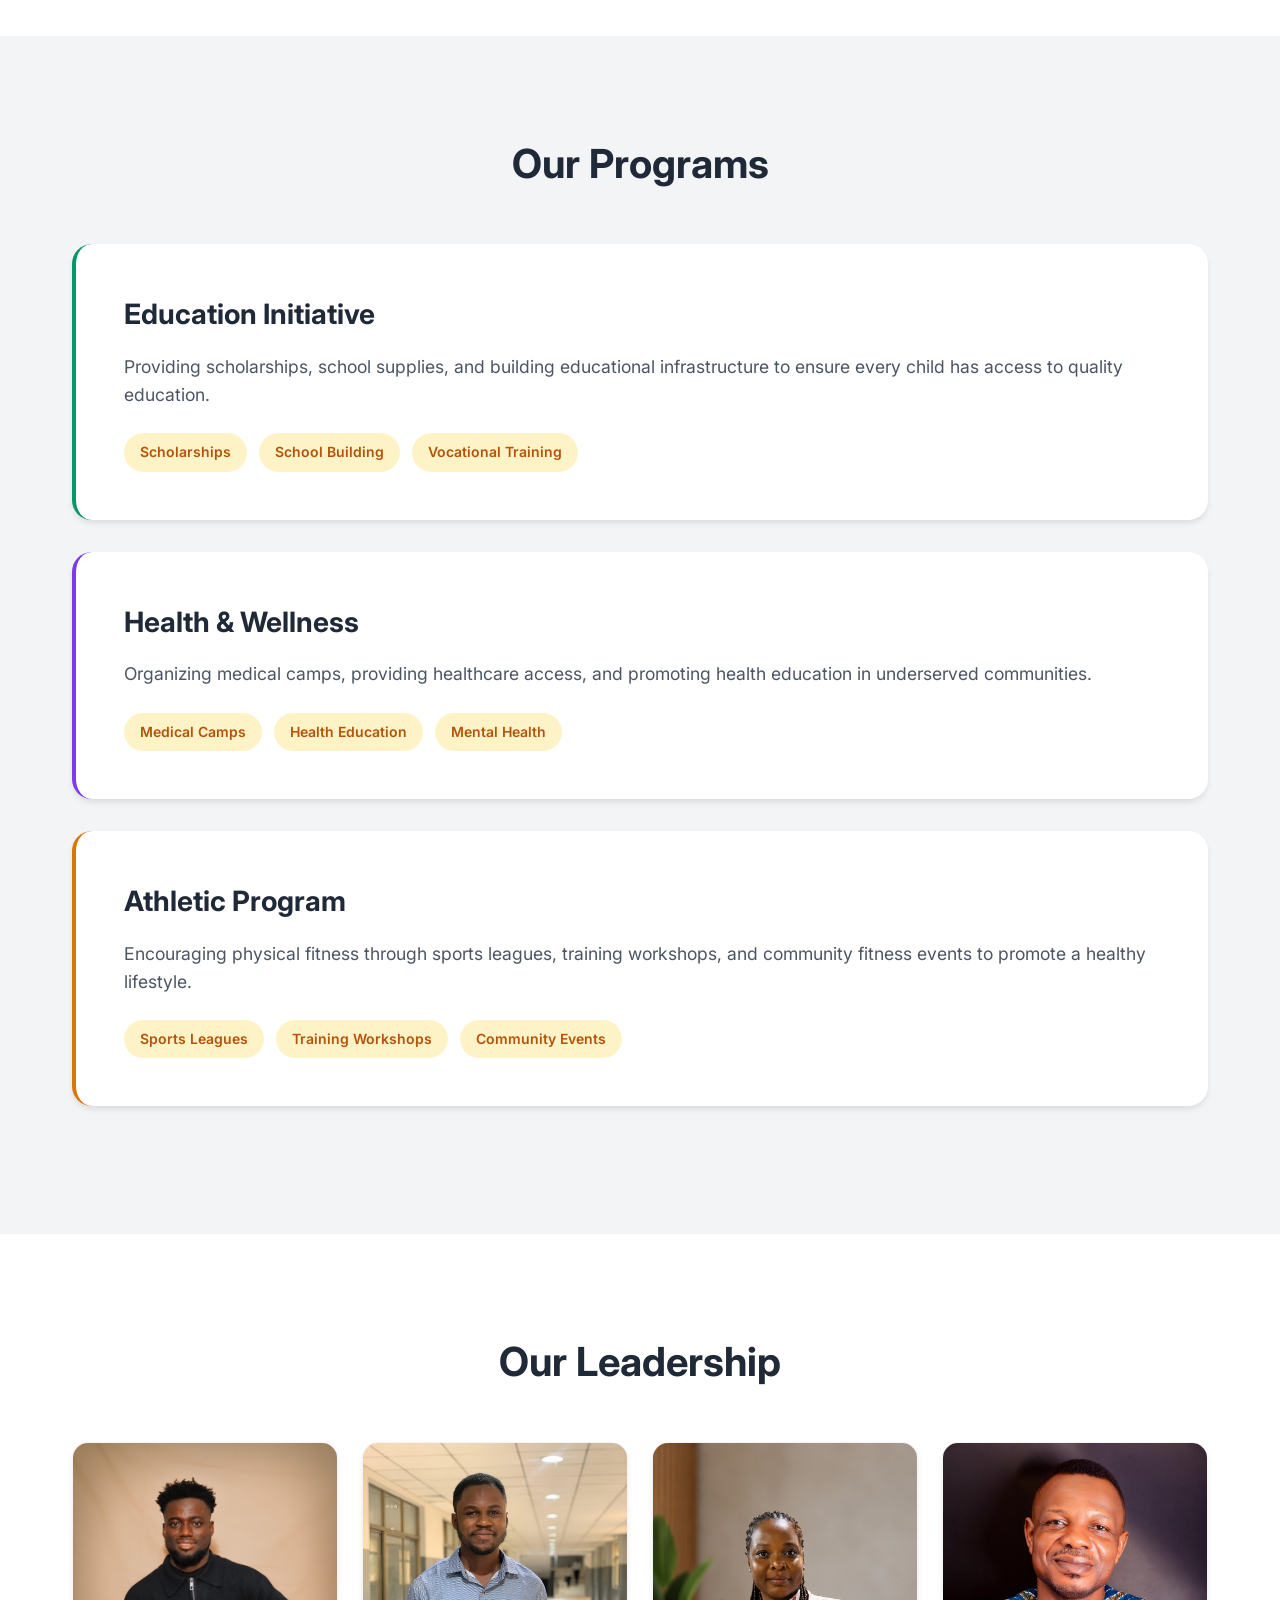
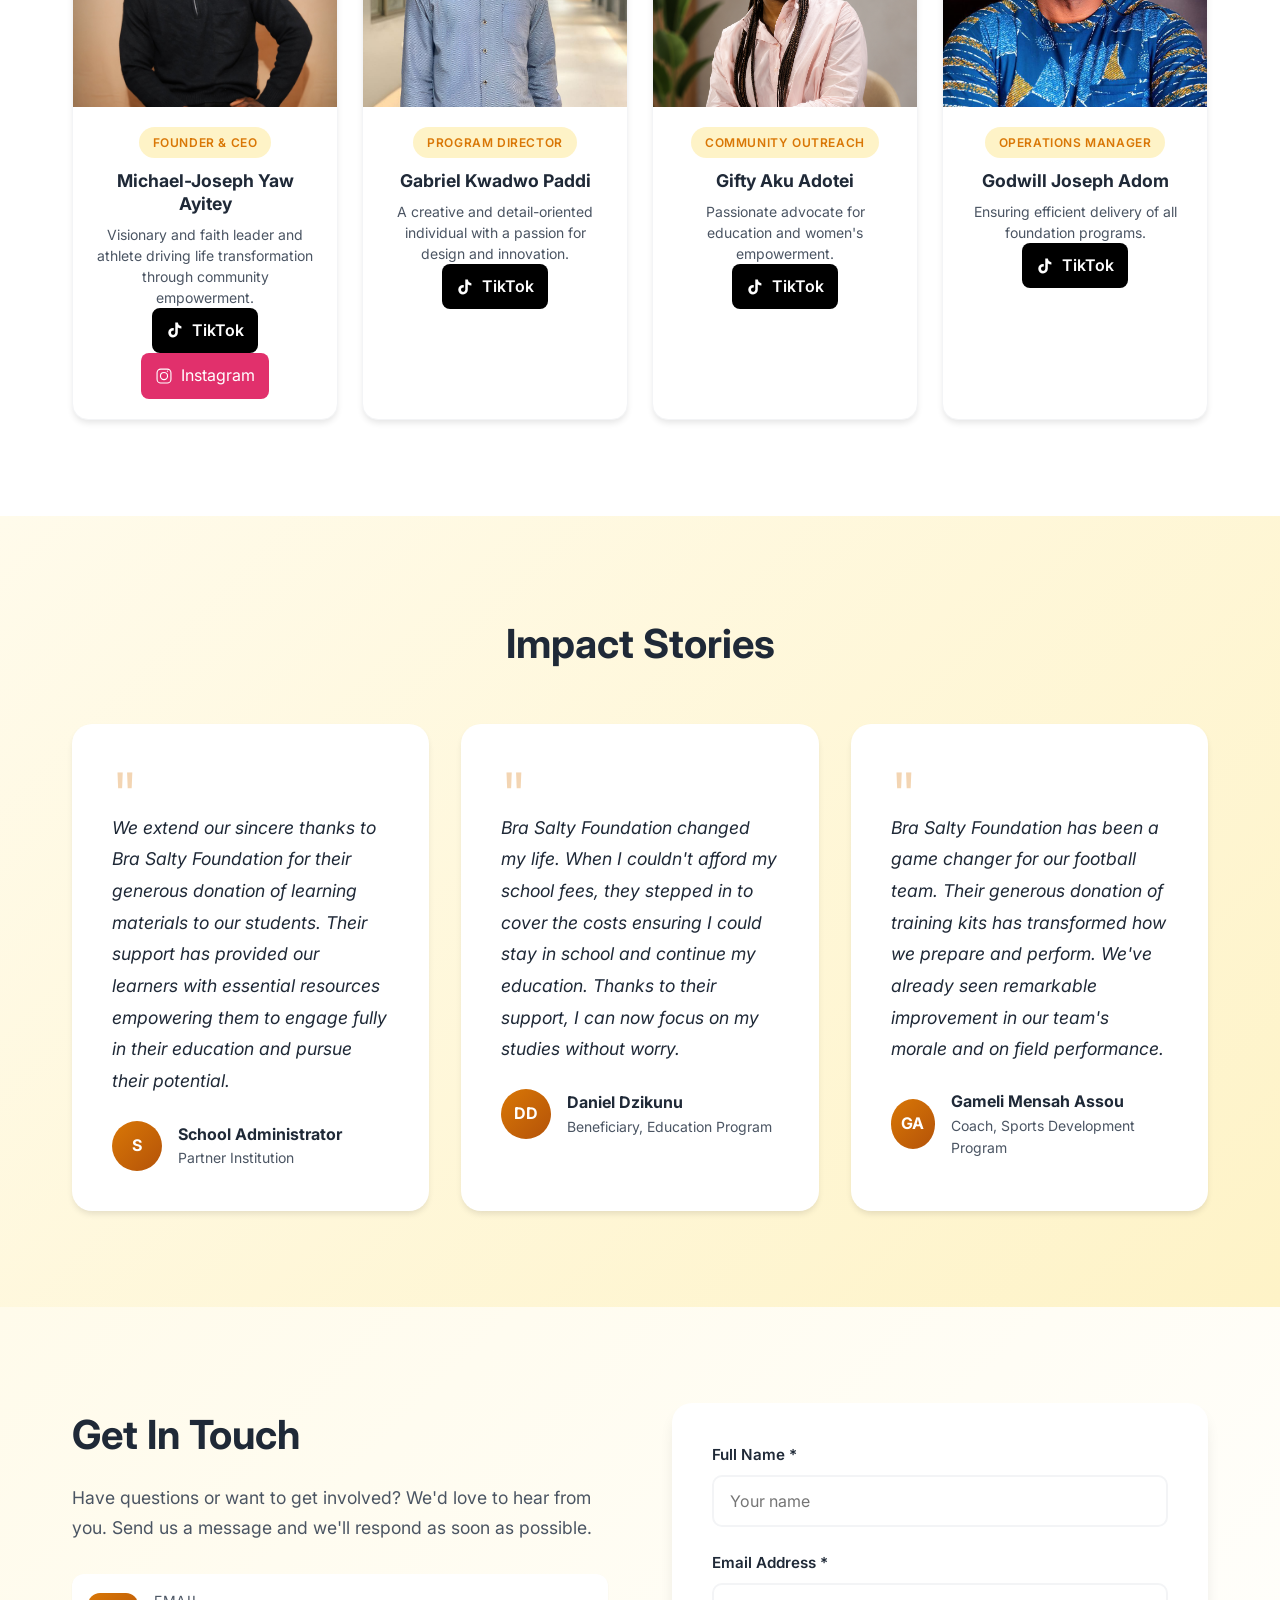
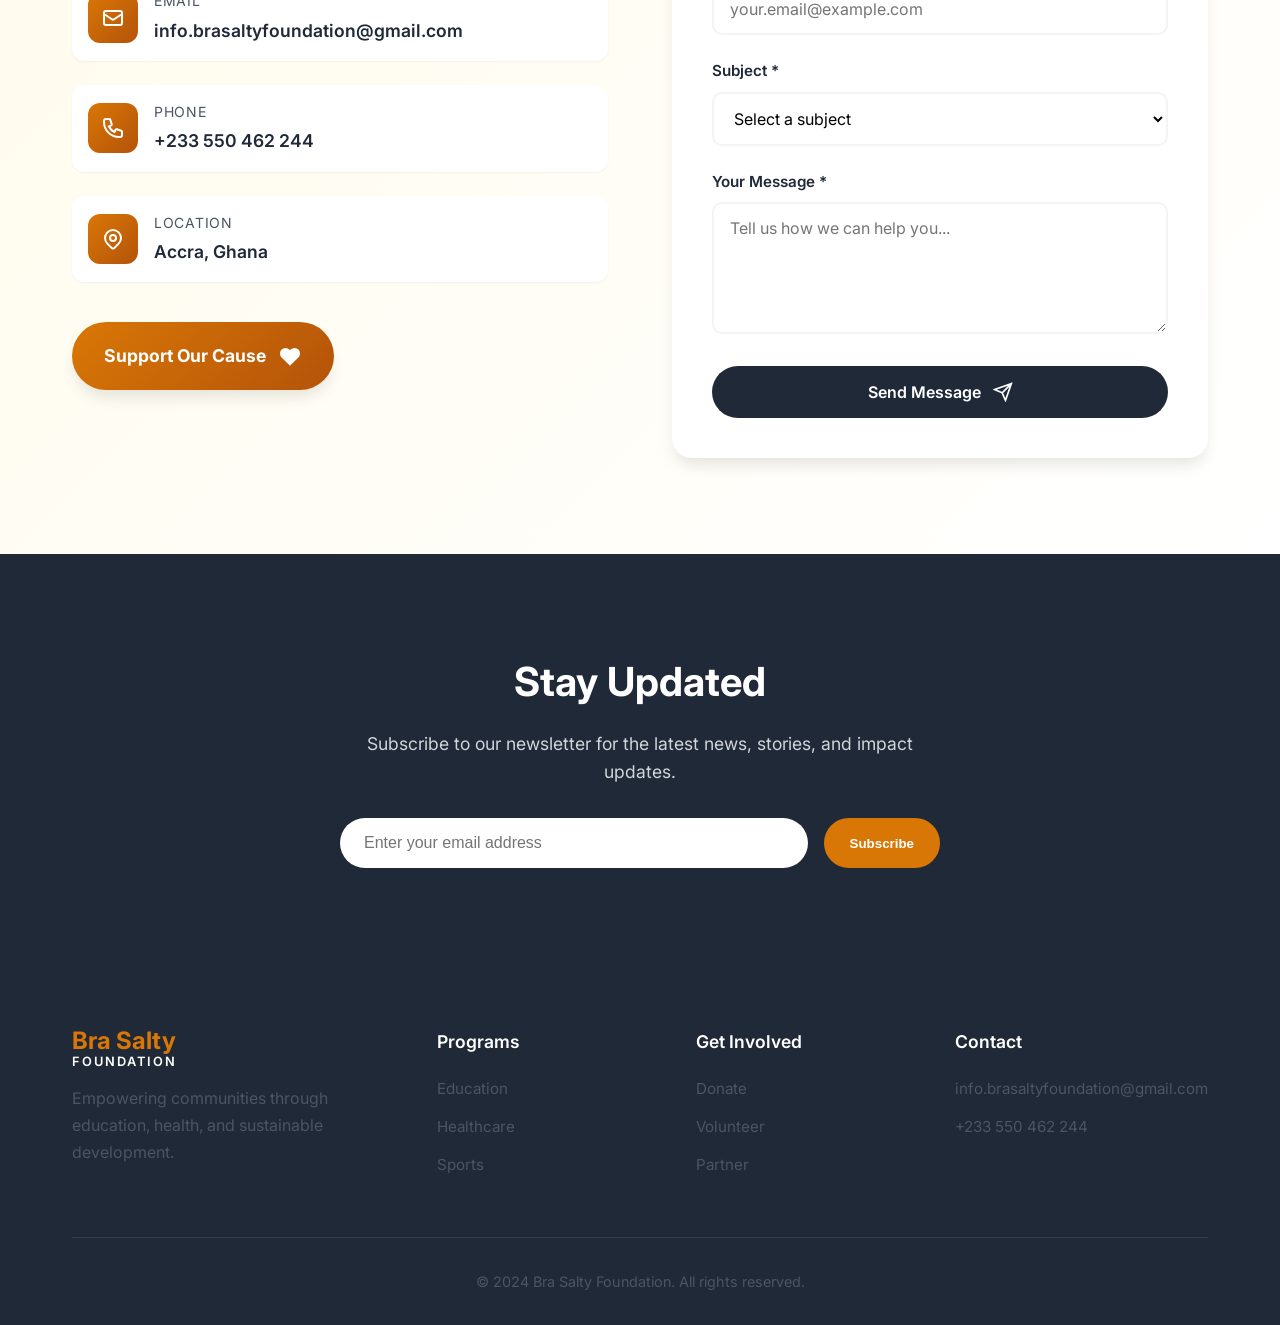
==== commit 708381c1: "Fix contact form and newsletter input fields for better accessibility and autocomplete support" ====
--- a/index.html
+++ b/index.html
@@ -43,7 +43,7 @@
 
         </div>
     </nav>
-    <main id="main-content"></main>
+    <main id="main-content">
     
      <!-- Hero Section -->
     <section class="hero">
@@ -370,18 +370,18 @@
                 <div class="contact-form-container animate-on-scroll">
                     <form id="contactForm" class="contact-form">
                         <div class="form-group">
-                            <label for="name">Full Name *</label>
-                            <input type="text" id="name" name="name" required placeholder="Your name">
+                            <label for="name">Full Name *</label><input
+                            <input type="text" id="name" name="name" required placeholder="Your name" autocomplete="name">
                         </div>
                         
                         <div class="form-group">
                             <label for="email">Email Address *</label>
-                            <input type="email" id="email" name="email" required placeholder="your.email@example.com">
+                            <input type="email" id="email" name="email" required placeholder="your.email@example.com" autocomplete="email">
                         </div>
                         
                         <div class="form-group">
                             <label for="subject">Subject *</label>
-                            <select id="subject" name="subject" required>
+                            <select id="subject" name="subject" required autocomplete="off">
                                 <option value="">Select a subject</option>
                                 <option value="donation">Donation Inquiry</option>
                                 <option value="volunteer">Volunteering</option>
@@ -423,14 +423,14 @@
                 <p>Subscribe to our newsletter for the latest news, stories, and impact updates.</p>
                 <form class="newsletter-form">
                     <label for="newsletter-email" class="sr-only">Email address</label>
-                    <input type="email" placeholder="Enter your email address" required>
+                    <input type="email" id="newsletter-email" name="newsletter-email" placeholder="Enter your email address" required autocomplete="email">
 
                     <button type="submit" class="btn-primary">Subscribe</button>
                 </form>
             </div>
         </div>
     </section>
-
+    </main>
      <!-- Footer -->
     <footer class="footer">
         <div class="container">
--- a/style.css
+++ b/style.css
@@ -1243,6 +1243,62 @@
     transform: translateY(-2px);
 }
 
+/* Responsive TikTok Button */
+@media (max-width: 768px) {
+    .tiktok-btn {
+        padding: 8px 16px;
+    }
+    .tiktok-btn svg {
+        width: 16px;
+        height: 16px;   
+    }
+}   
+
+/*Instagram Button Styles */
+.social-links{
+    display:flex;
+    gap:10px;
+    margin-top:15px;
+}
+
+.instagram-btn{
+    background:#E1306C;
+    color:white;
+}
+
+.instagram-btn:hover{
+    background:#c52b60;
+}
+
+.tiktok-btn,
+.instagram-btn{
+    display:inline-flex;
+    align-items:center;
+    gap:8px;
+    padding:10px 14px;
+    border-radius:8px;
+    text-decoration:none;
+}
+
+.tiktok-btn svg,
+.instagram-btn svg{
+    width:18px;
+    height:18px;
+}
+
+/* Responsive Instagram Button */
+@media (max-width: 768px) {
+    .instagram-btn {
+        padding: 8px 12px;
+    }
+    .instagram-btn svg {
+        width: 16px;
+        height: 16px;
+    }
+}   
+
+
+
 /* Optional: hide text and show only icon on small screens */
 @media (max-width: 480px) {
     .tiktok-btn .btn-text {
